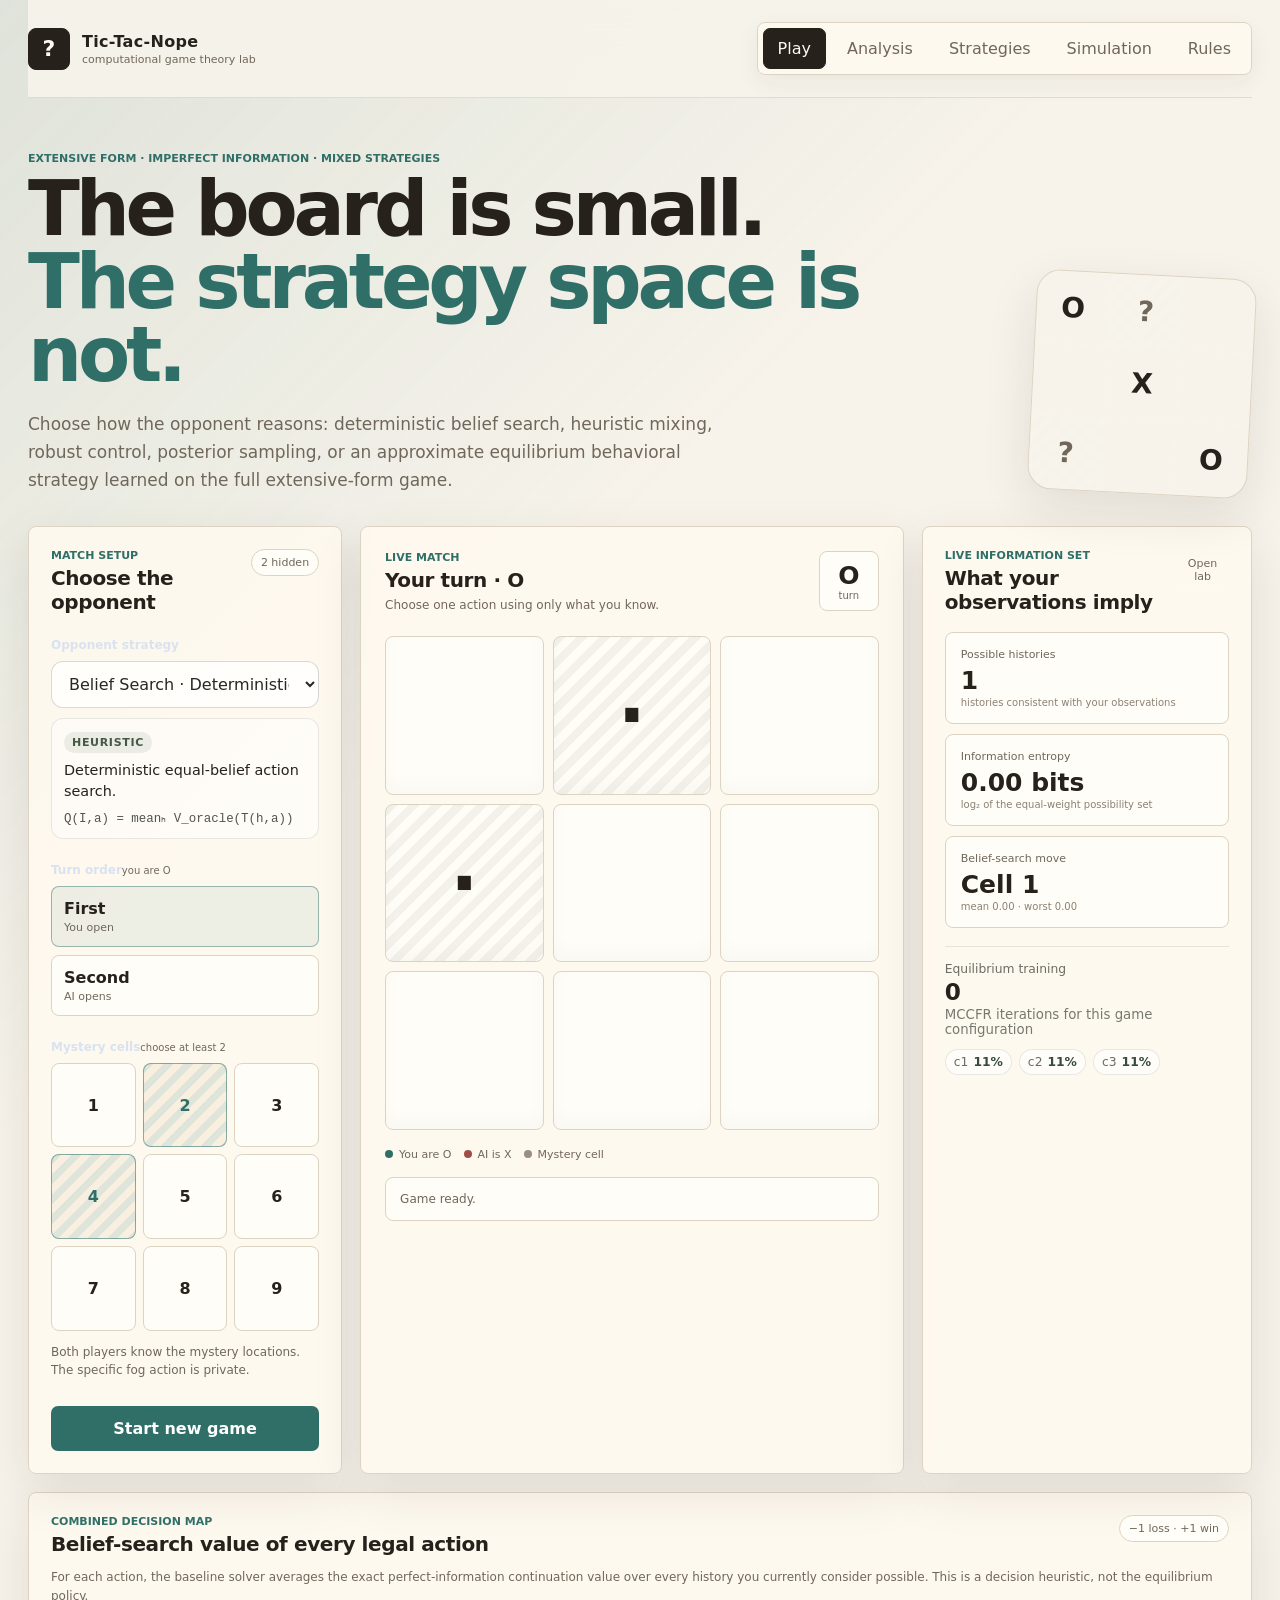
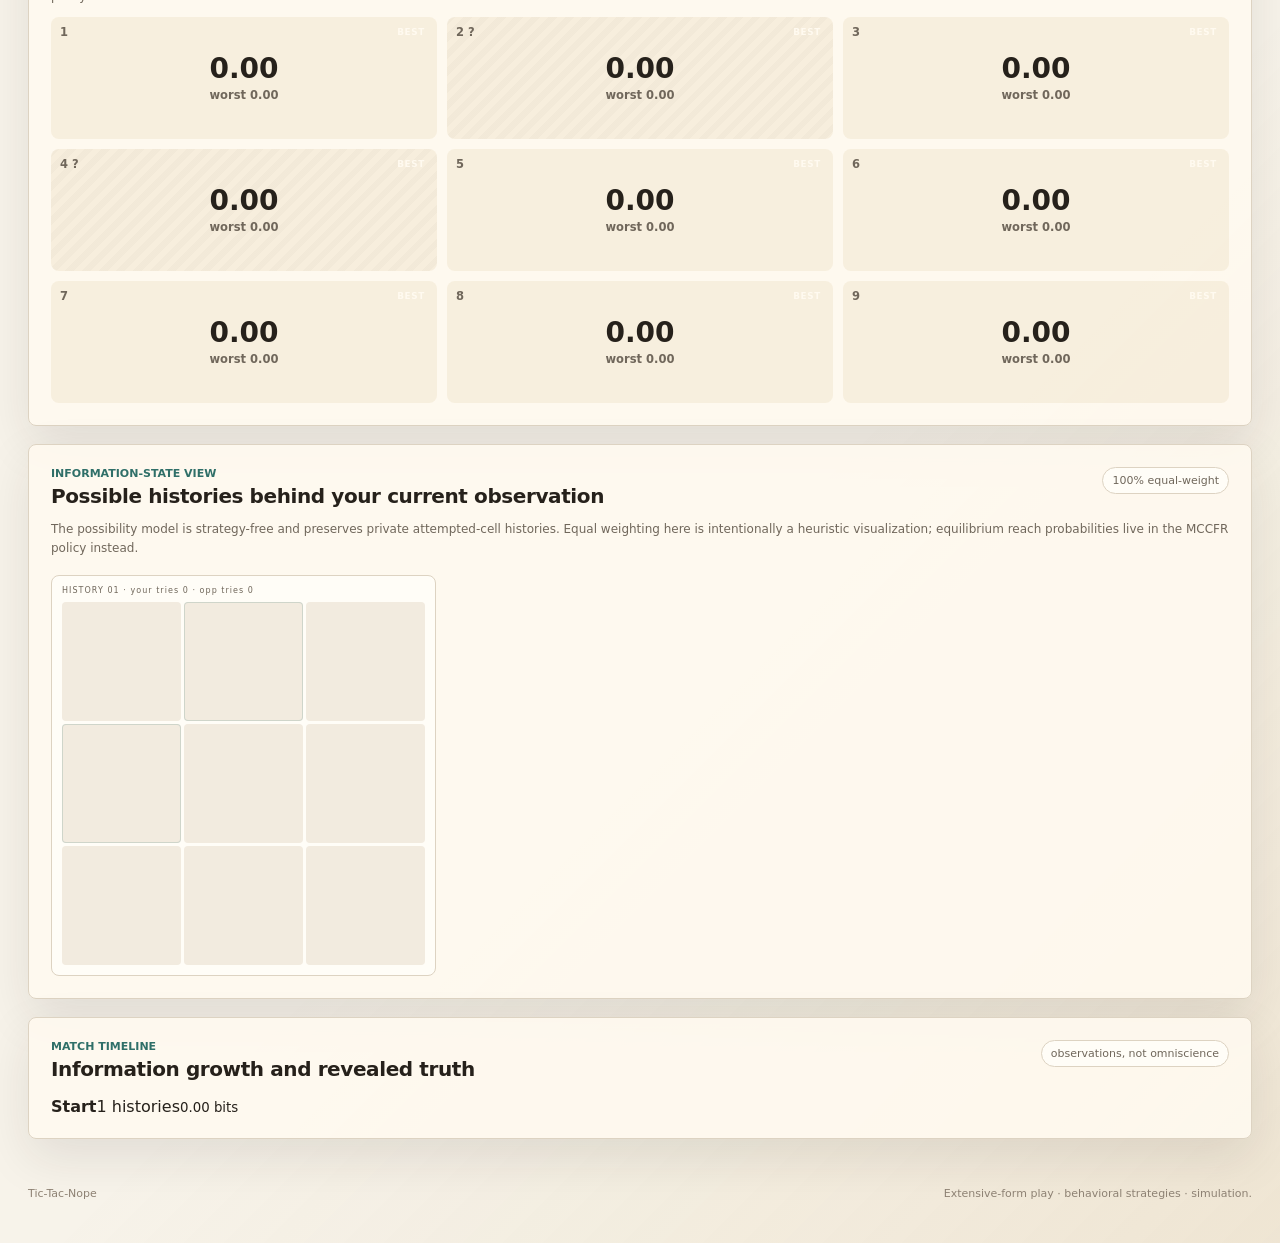
==== web/index.html @ 12e2702c "Rebuild site around game theory strategies" ====
<!doctype html>
<html lang="en">
<head>
  <meta charset="utf-8" />
  <meta name="viewport" content="width=device-width, initial-scale=1" />
  <meta name="description" content="Tic-Tac-Nope: play and simulate imperfect-information strategies including belief search, mixed policies, robust control, Thompson sampling, and MCCFR equilibrium play." />
  <meta name="theme-color" content="#f7f3ea" />
  <title>Tic-Tac-Nope · Computational Game Theory Lab</title>
  <link rel="stylesheet" href="./styles.css" />
  <link rel="stylesheet" href="./theme2.css" />
  <link rel="stylesheet" href="./theme3.css" />
  <link rel="stylesheet" href="./game-theory.css" />
</head>
<body>
  <div class="app-shell">
    <header class="topbar">
      <button class="brand" data-page="play" aria-label="Tic-Tac-Nope home"><span class="brand-mark" aria-hidden="true">?</span><span><strong>Tic-Tac-Nope</strong><small>computational game theory lab</small></span></button>
      <nav class="nav" aria-label="Main navigation"><button class="nav-btn active" data-page="play">Play</button><button class="nav-btn" data-page="analysis">Analysis</button><button class="nav-btn" data-page="strategies">Strategies</button><button class="nav-btn" data-page="simulate">Simulation</button><button class="nav-btn" data-page="rules">Rules</button></nav>
    </header>

    <main>
      <section id="page-play" class="page active" aria-labelledby="play-title">
        <div class="hero-row"><div><p class="eyebrow">EXTENSIVE FORM · IMPERFECT INFORMATION · MIXED STRATEGIES</p><h1 id="play-title">The board is small.<br><span>The strategy space is not.</span></h1><p class="lede">Choose how the opponent reasons: deterministic belief search, heuristic mixing, robust control, posterior sampling, or an approximate equilibrium behavioral strategy learned on the full extensive-form game.</p></div><div class="hero-chip" aria-hidden="true"><div class="mini-grid"><i>O</i><i>?</i><i></i><i></i><i>X</i><i></i><i>?</i><i></i><i>O</i></div></div></div>

        <div class="play-layout theory-play-layout">
          <aside class="panel setup-panel">
            <div class="panel-heading"><div><p class="kicker">MATCH SETUP</p><h2>Choose the opponent</h2></div><span id="hidden-count-badge" class="pill">2 hidden</span></div>
            <label class="field-label" for="ai-strategy">Opponent strategy</label><select id="ai-strategy" class="strategy-select"></select><div id="strategy-quick" class="strategy-quick"></div>
            <div class="field-label row-label"><span>Turn order</span><small>you are O</small></div><div id="turn-order" class="segmented order-segmented" role="group" aria-label="Choose turn order"><button class="segment active" data-order="first"><strong>First</strong><small>You open</small></button><button class="segment" data-order="second"><strong>Second</strong><small>AI opens</small></button></div>
            <div class="field-label row-label"><span>Mystery cells</span><small>choose at least 2</small></div><div id="hidden-picker" class="hidden-picker" aria-label="Choose mystery cells"></div><p id="setup-note" class="setup-note">Both players know the mystery locations. The specific fog action is private.</p><button id="new-game" class="primary-btn">Start new game</button>
          </aside>

          <section class="panel board-panel">
            <div class="game-status-row"><div><p class="kicker">LIVE MATCH</p><h2 id="status-title">Your turn · O</h2><p id="status-detail">Choose one action using only what you know.</p></div><div class="turn-token"><span id="turn-symbol">O</span><small>turn</small></div></div>
            <div class="board-wrap"><div id="board" class="board" role="grid" aria-label="Tic-Tac-Nope board"></div><div id="thinking" class="thinking" hidden><span></span><span></span><span></span> AI is evaluating its strategy</div></div>
            <div class="legend"><span><i class="dot you"></i>You are O</span><span><i class="dot ai"></i>AI is X</span><span><i class="dot fog"></i>Mystery cell</span></div><div id="move-message" class="move-message" aria-live="polite">Game ready.</div>
          </section>

          <aside class="panel insight-panel">
            <div class="panel-heading"><div><p class="kicker">LIVE INFORMATION SET</p><h2>What your observations imply</h2></div><button class="ghost-btn" data-page="analysis">Open lab</button></div>
            <div class="metric-stack"><div class="metric"><span>Possible histories</span><strong id="live-worlds">1</strong><small>histories consistent with your observations</small></div><div class="metric"><span>Information entropy</span><strong id="live-entropy">0.00 bits</strong><small>log₂ of the equal-weight possibility set</small></div><div class="metric"><span>Belief-search move</span><strong id="live-best">—</strong><small id="live-best-detail">one-step belief value + exact oracle continuation</small></div></div>
            <div class="equilibrium-mini"><div><span>Equilibrium training</span><strong id="live-cfr-iters">0</strong><small>MCCFR iterations for this game configuration</small></div><div id="live-equilibrium-policy" class="policy-mini"></div></div>
          </aside>
        </div>

        <section class="panel combined-map-panel"><div class="panel-heading"><div><p class="kicker">COMBINED DECISION MAP</p><h2>Belief-search value of every legal action</h2></div><span class="pill">−1 loss · +1 win</span></div><p class="muted">For each action, the baseline solver averages the exact perfect-information continuation value over every history you currently consider possible. This is a decision heuristic, not the equilibrium policy.</p><div id="combined-value-map" class="combined-value-map" aria-label="Combined action values"></div></section>

        <section class="panel play-analysis-panel"><div class="panel-heading"><div><p class="kicker">INFORMATION-STATE VIEW</p><h2>Possible histories behind your current observation</h2></div><span id="play-world-prob" class="pill">100% each</span></div><p class="muted">The possibility model is strategy-free and preserves private attempted-cell histories. Equal weighting here is intentionally a heuristic visualization; equilibrium reach probabilities live in the MCCFR policy instead.</p><div id="play-info-states" class="info-state-grid"></div></section>

        <section class="panel timeline-panel"><div class="panel-heading"><div><p class="kicker">MATCH TIMELINE</p><h2>Information growth and revealed truth</h2></div><span class="pill">observations, not omniscience</span></div><div id="confidence-timeline" class="confidence-timeline"></div><div id="truth-reveal" class="truth-reveal" hidden></div></section>
      </section>

      <section id="page-analysis" class="page" aria-labelledby="analysis-title">
        <div class="page-head"><div><p class="eyebrow">THE UNCERTAINTY LAB</p><h1 id="analysis-title">Inspect the information set and the policies.</h1><p class="lede">Compare the equal-weight belief heuristic to the learned behavioral strategy at the exact information set reached in play.</p></div><button class="secondary-btn" data-page="play">Back to game</button></div>
        <div class="stats-grid"><article class="panel"><p class="kicker">CURRENT POSSIBILITY SET</p><div class="big-number" id="analysis-worlds">1</div><p class="muted">distinct full histories consistent with your observations</p></article><article class="panel"><p class="kicker">EQUILIBRIUM TABLE</p><div class="big-number" id="analysis-infosets">0</div><p class="muted">information sets visited by MCCFR</p></article><article class="panel"><p class="kicker">TRAINING ITERATIONS</p><div class="big-number" id="analysis-iters">0</div><button id="train-more" class="secondary-btn compact">Train +10,000</button></article></div>
        <div class="analysis-layout"><article class="panel action-panel"><div class="panel-heading"><div><p class="kicker">BELIEF HEURISTIC</p><h2>Mean / worst / best continuation value</h2></div></div><div id="analysis-action-table" class="strategy-table"></div></article><article class="panel action-panel"><div class="panel-heading"><div><p class="kicker">MCCFR BEHAVIOR POLICY</p><h2>Average strategy at this information set</h2></div></div><div id="analysis-policy" class="strategy-table"></div><p class="muted">A finite MCCFR run is an approximation. The theoretical guarantee is asymptotic convergence of the average strategy in two-player zero-sum perfect-recall games.</p></article></div>
        <article class="panel"><div class="panel-heading"><div><p class="kicker">POSSIBLE HISTORIES</p><h2>Boards and private-attempt state</h2></div></div><div id="analysis-world-cards" class="possible-worlds"></div></article>
      </section>

      <section id="page-strategies" class="page" aria-labelledby="strategies-title">
        <div class="page-head"><div><p class="eyebrow">STRATEGY THEORY</p><h1 id="strategies-title">Seven legal playing styles, one oracle benchmark.</h1><p class="lede">Each strategy answers a different mathematical question. This page separates heuristics, robust decision rules, posterior-sampling ideas, and equilibrium computation so randomized play is not mislabeled as game-theoretic mixing.</p></div><button class="secondary-btn" data-page="play">Try them</button></div>

        <article class="panel theory-core"><div><p class="kicker">THE EXTENSIVE-FORM MODEL</p><h2>The true node is hidden; the information set is what the player can distinguish.</h2></div><div class="efg-demo"><div class="efg-root">Opponent fog action</div><div class="efg-branches"><span>cell 2</span><span>cell 4</span><span>cell 7</span></div><div class="efg-infoset"><i></i><i></i><i></i><b>one information set</b></div><div class="efg-actions"><span>a₁</span><span>a₂</span><span>a₃</span></div></div><p>Each player's information key stores the complete sequence of public moves, observed opponent fog events, and that player's own fog choices and success/failure observations. Therefore a player never forgets an action or observation it previously knew: the implemented extensive form has <strong>perfect recall</strong>.</p><div class="formula">Iᵢ(h) = { histories h′ that generate the same observation history for player i }</div></article>

        <div id="strategy-cards" class="strategy-grid"></div>

        <article class="panel theory-core"><p class="kicker">WHY “MIXED” HAS TWO MEANINGS HERE</p><h2>Softmax randomness is not an equilibrium. MCCFR mixing is a behavioral strategy.</h2><div class="theory-columns"><div><h3>Heuristic mix</h3><div class="formula">σ(a|I) ∝ exp(β Q(I,a))</div><p>Softmax turns action scores into probabilities. It is useful for bounded-rational play and exploration, but the probabilities are not chosen to prevent exploitation by a strategic opponent.</p></div><div><h3>Equilibrium behavior</h3><div class="formula">σ̄ᵢ(a|I) ← average policy from MCCFR</div><p>Outcome-sampling MCCFR updates counterfactual regrets with importance weighting. In finite two-player zero-sum perfect-recall games, the time-averaged regret-minimizing strategy approaches a Nash equilibrium.</p></div></div></article>

        <article class="panel theory-core"><p class="kicker">CORRECTNESS AUDIT</p><h2>What is exact, what is approximate, and what is only a benchmark.</h2><div class="audit-grid"><div><strong>Exact game transitions</strong><span>Hidden attempts remain legal after an opponent claim, failed attempts consume a turn, and terminal outcomes use the true board.</span></div><div><strong>Exact information legality</strong><span>The engine asserts that all histories sharing an information key expose the same legal action set.</span></div><div><strong>Exact zero-sum utility</strong><span>Terminal utility is +1 / 0 / −1 for the acting root player, with the opponent receiving the negation.</span></div><div><strong>Approximate equilibrium</strong><span>MCCFR is theoretically convergent, but any finite browser training run is an approximation and is labeled as such.</span></div><div><strong>Heuristic belief values</strong><span>Belief Search, Softmax, Robust, and Thompson use equal-weight possible histories and a perfect-information continuation oracle.</span></div><div><strong>Oracle is intentionally illegal</strong><span>The omniscient strategy sees the true hidden state and exists only as a simulation upper benchmark.</span></div></div></article>

        <article class="panel sources-card"><p class="kicker">THEORETICAL REFERENCES</p><h2>Algorithms and equilibrium claims</h2><p><a href="https://papers.nips.cc/paper_files/paper/2007/hash/08d98638c6fcd194a4b1e6992063e944-Abstract.html" target="_blank" rel="noreferrer">Zinkevich, Johanson, Bowling & Piccione (2007), Counterfactual Regret Minimization</a></p><p><a href="https://papers.nips.cc/paper_files/paper/2009/hash/00411460f7c92d2124a67ea0f4cb5f85-Abstract.html" target="_blank" rel="noreferrer">Lanctot, Waugh, Zinkevich & Bowling (2009), Monte Carlo CFR</a></p><p><a href="https://github.com/google-deepmind/open_spiel/blob/master/open_spiel/python/algorithms/outcome_sampling_mccfr.py" target="_blank" rel="noreferrer">OpenSpiel reference outcome-sampling MCCFR implementation</a></p><p><a href="https://ocw.mit.edu/courses/14-16-strategy-and-information-spring-2016/resources/mit14_16s16_form_games/" target="_blank" rel="noreferrer">MIT extensive-form notes covering Kuhn's perfect-recall equivalence</a></p></article>
      </section>

      <section id="page-simulate" class="page" aria-labelledby="simulate-title">
        <div class="page-head"><div><p class="eyebrow">STRATEGY ARENA</p><h1 id="simulate-title">Make the algorithms play each other.</h1><p class="lede">Run controlled head-to-head experiments under the same fog configuration. Alternate the opening player to separate strategy quality from first-move advantage.</p></div><button class="secondary-btn" data-page="strategies">Read theory</button></div>
        <div class="sim-layout"><aside class="panel sim-controls"><p class="kicker">MATCHUP</p><label class="field-label" for="sim-o">O strategy</label><select id="sim-o" class="strategy-select"></select><label class="field-label" for="sim-x">X strategy</label><select id="sim-x" class="strategy-select"></select><label class="field-label" for="sim-games">Games</label><input id="sim-games" class="sim-input" type="number" min="10" max="5000" step="10" value="250" /><label class="field-label" for="sim-start">Opening rule</label><select id="sim-start" class="strategy-select"><option value="alternate">Alternate opener</option><option value="o">O always opens</option><option value="x">X always opens</option></select><p class="setup-note">Simulation uses the mystery cells selected on the Play page. The Oracle benchmark is allowed here and is explicitly omniscient.</p><button id="run-sim" class="primary-btn">Run matchup</button><button id="run-round-robin" class="secondary-btn">Quick round robin</button></aside><section class="panel sim-results"><div class="panel-heading"><div><p class="kicker">RESULTS</p><h2 id="sim-title">Choose two strategies</h2></div><span id="sim-progress" class="pill">idle</span></div><div id="sim-metrics" class="sim-metrics"></div><div id="sim-bars" class="record-bars"></div><div id="sim-detail" class="sim-detail"></div></section></div>
        <section class="panel round-robin-panel"><div class="panel-heading"><div><p class="kicker">ROUND ROBIN</p><h2>Cross-strategy score table</h2></div><span class="pill">O score = win + 0.5 draw</span></div><div id="round-robin" class="round-robin"></div></section>
      </section>

      <section id="page-rules" class="page" aria-labelledby="rules-title"><div class="page-head"><div><p class="eyebrow">RULES OF THE FOG</p><h1 id="rules-title">Tic-tac-toe where action history matters.</h1><p class="lede">The true board determines wins. Information determines decisions.</p></div><button class="secondary-btn" data-page="play">Play now</button></div><div class="rules-flow"><article class="rule-card"><span>01</span><h2>Choose mystery cells</h2><p>Before the match, select at least two fog cells. Both players know which locations are mysterious.</p></article><article class="rule-card"><span>02</span><h2>Visible moves are public</h2><p>A move on a normal cell is observed by both players and behaves like ordinary tic-tac-toe.</p></article><article class="rule-card"><span>03</span><h2>Fog actions hide location</h2><p>The opponent learns that a fog action happened, but not which mystery cell was attempted.</p></article><article class="rule-card"><span>04</span><h2>First claim owns the cell</h2><p>If the mystery cell is empty, the acting player claims it. If it was already claimed, the attempt fails and still consumes the turn.</p></article><article class="rule-card"><span>05</span><h2>No repeated probing</h2><p>Each player may attempt each mystery cell at most once. A player remembers its own attempted cells and whether each attempt succeeded.</p></article><article class="rule-card"><span>06</span><h2>Game ending is public</h2><p>If a hypothetical hidden action would have ended the game but play continues, that hypothetical history is eliminated from the observer's information set.</p></article><article class="rule-card"><span>07</span><h2>True board decides victory</h2><p>Three in a row on the underlying board wins even if some ownership is hidden from the opponent.</p></article><article class="rule-card"><span>08</span><h2>Strategies cannot use hidden truth</h2><p>Every legal play strategy acts from its information set. Only the simulation-only Oracle benchmark sees the true state.</p></article></div></section>
    </main>
    <footer><span>Tic-Tac-Nope</span><span>Extensive-form play · behavioral strategies · simulation.</span></footer>
  </div>
  <script src="./game_theory_engine.js"></script>
  <script src="./app4.js"></script>
</body>
</html>
---- web/styles.css ----
:root{
  color-scheme:dark;
  --bg:#0a1020;
  --bg2:#10192d;
  --panel:#111a2c;
  --panel2:#16213a;
  --border:#263653;
  --text:#f3f6fb;
  --muted:#9cadc7;
  --accent:#64d8ff;
  --accent2:#9b8cff;
  --good:#61e294;
  --bad:#ff7f90;
  --draw:#f6cb6b;
  --fog:#7585a8;
  --shadow:0 22px 55px rgba(0,0,0,.22);
}
*{box-sizing:border-box}
html{background:var(--bg)}
body{margin:0;font-family:Inter,ui-sans-serif,system-ui,-apple-system,BlinkMacSystemFont,"Segoe UI",sans-serif;color:var(--text);background:radial-gradient(circle at 18% -10%,rgba(100,216,255,.12),transparent 34rem),radial-gradient(circle at 90% 20%,rgba(155,140,255,.10),transparent 32rem),linear-gradient(180deg,var(--bg),#090e19 70%);min-height:100%;}
button{font:inherit;color:inherit}.app-shell{max-width:1480px;margin:0 auto;padding:0 28px 36px}.topbar{display:flex;align-items:center;justify-content:space-between;gap:24px;padding:22px 0;border-bottom:1px solid rgba(255,255,255,.07);position:sticky;top:0;z-index:20;background:rgba(10,16,32,.88);backdrop-filter:blur(18px)}
.brand{display:flex;align-items:center;gap:12px;background:none;border:0;padding:0;text-align:left;cursor:pointer}.brand-mark{display:grid;place-items:center;width:42px;height:42px;border:1px solid rgba(100,216,255,.45);border-radius:13px;background:linear-gradient(135deg,rgba(100,216,255,.18),rgba(155,140,255,.12));font-weight:900;color:var(--accent);font-size:22px}.brand strong,.brand small{display:block}.brand strong{font-size:16px;letter-spacing:.02em}.brand small{font-size:11px;color:var(--muted);margin-top:2px}.nav{display:flex;gap:6px;padding:5px;background:rgba(255,255,255,.035);border:1px solid rgba(255,255,255,.06);border-radius:14px}.nav-btn,.ghost-btn,.secondary-btn{border:1px solid transparent;background:transparent;border-radius:10px;padding:10px 14px;cursor:pointer;color:var(--muted)}.nav-btn.active{background:var(--panel2);color:var(--text);border-color:var(--border)}
.page{display:none;padding:54px 0 20px}.page.active{display:block}.hero-row,.page-head{display:flex;align-items:flex-end;justify-content:space-between;gap:40px;margin-bottom:32px}.hero-row h1,.page-head h1{font-size:clamp(42px,6vw,76px);line-height:.96;letter-spacing:-.055em;margin:8px 0 18px;max-width:950px}.hero-row h1 span{color:var(--accent)}.eyebrow,.kicker{font-size:11px;font-weight:800;letter-spacing:.16em;color:var(--accent);margin:0;text-transform:uppercase}.lede{max-width:720px;color:var(--muted);font-size:17px;line-height:1.65;margin:0}.hero-chip{width:220px;flex:0 0 220px}.mini-grid{display:grid;grid-template-columns:repeat(3,1fr);aspect-ratio:1;border:1px solid var(--border);border-radius:24px;overflow:hidden;background:rgba(255,255,255,.02);box-shadow:var(--shadow);transform:rotate(3deg)}.mini-grid i{display:grid;place-items:center;border:1px solid rgba(255,255,255,.05);font-style:normal;font-size:28px;font-weight:900}.mini-grid i:nth-child(2),.mini-grid i:nth-child(7){background:repeating-linear-gradient(135deg,rgba(255,255,255,.06) 0 6px,transparent 6px 12px);color:var(--muted)}
.play-layout{display:grid;grid-template-columns:minmax(240px,.78fr) minmax(420px,1.35fr) minmax(250px,.82fr);gap:18px;align-items:start}.panel{background:linear-gradient(180deg,rgba(22,33,58,.92),rgba(15,24,42,.94));border:1px solid var(--border);border-radius:22px;padding:22px;box-shadow:var(--shadow)}.panel-heading,.game-status-row,.row-label,.forecast-title,.entropy-line{display:flex;justify-content:space-between;align-items:flex-start;gap:14px}.panel h2,.rule-card h2{margin:4px 0 0;font-size:20px;letter-spacing:-.02em}.pill{font-size:11px;color:var(--muted);background:rgba(255,255,255,.05);border:1px solid rgba(255,255,255,.08);padding:6px 9px;border-radius:999px;white-space:nowrap}.field-label{display:block;margin:24px 0 9px;font-size:12px;font-weight:800;color:#d9e2f0}.row-label small{font-weight:500;color:var(--muted)}.segmented{display:grid;gap:8px}.segment{border:1px solid var(--border);background:rgba(255,255,255,.025);border-radius:13px;padding:12px;text-align:left;cursor:pointer}.segment strong,.segment small{display:block}.segment small{color:var(--muted);margin-top:3px;font-size:11px}.segment.active{border-color:rgba(100,216,255,.65);background:rgba(100,216,255,.08)}.hidden-picker{display:grid;grid-template-columns:repeat(3,1fr);gap:7px}.picker-cell{aspect-ratio:1;border:1px solid var(--border);background:rgba(255,255,255,.025);border-radius:10px;cursor:pointer;font-weight:800}.picker-cell.selected{background:repeating-linear-gradient(135deg,rgba(100,216,255,.16) 0 7px,rgba(155,140,255,.09) 7px 14px);border-color:rgba(100,216,255,.65);color:var(--accent)}.setup-note,.muted{color:var(--muted);font-size:12px;line-height:1.55}.primary-btn,.secondary-btn{border-radius:12px;cursor:pointer;font-weight:800}.primary-btn{width:100%;margin-top:14px;padding:13px 16px;border:0;background:linear-gradient(135deg,var(--accent),#7f9eff);color:#07111d}.secondary-btn{border-color:var(--border);background:var(--panel);padding:11px 15px;color:var(--text)}
.board-panel{padding:24px}.turn-token{display:flex;flex-direction:column;align-items:center;justify-content:center;width:60px;height:60px;border-radius:18px;border:1px solid var(--border);background:rgba(255,255,255,.035)}.turn-token span{font-size:25px;font-weight:900}.turn-token small{font-size:10px;color:var(--muted)}.game-status-row p:not(.kicker){color:var(--muted);font-size:12px;margin:6px 0 0}.board-wrap{position:relative;margin:24px auto 18px;max-width:550px}.board{display:grid;grid-template-columns:repeat(3,1fr);gap:9px}.cell{aspect-ratio:1;border:1px solid #324462;background:linear-gradient(145deg,#15213a,#10192b);border-radius:18px;font-size:clamp(38px,7vw,74px);font-weight:900;cursor:pointer;transition:transform .14s,border-color .14s,background .14s;position:relative}.cell:not(:disabled):hover{transform:translateY(-2px);border-color:var(--accent)}.cell:disabled{cursor:default}.cell.o{color:var(--accent)}.cell.x{color:var(--bad)}.cell.mystery{background:repeating-linear-gradient(135deg,rgba(255,255,255,.055) 0 8px,rgba(255,255,255,.018) 8px 16px),linear-gradient(145deg,#17233b,#111a2b)}.cell.fog{color:#93a4c2}.cell.last::after{content:"";position:absolute;inset:7px;border:1px solid rgba(100,216,255,.35);border-radius:12px}.thinking{position:absolute;inset:0;display:flex;align-items:center;justify-content:center;gap:7px;background:rgba(8,13,24,.78);backdrop-filter:blur(5px);border-radius:18px;font-size:12px;color:var(--muted)}.thinking[hidden]{display:none}.thinking span{width:7px;height:7px;border-radius:50%;background:var(--accent);animation:pulse 1s infinite alternate}.thinking span:nth-child(2){animation-delay:.18s}.thinking span:nth-child(3){animation-delay:.36s}@keyframes pulse{to{opacity:.25;transform:translateY(-4px)}}.legend{display:flex;flex-wrap:wrap;gap:12px;color:var(--muted);font-size:11px}.dot{display:inline-block;width:8px;height:8px;border-radius:50%;margin-right:6px}.dot.you{background:var(--accent)}.dot.ai{background:var(--bad)}.dot.fog{background:var(--fog)}.move-message{margin-top:16px;padding:12px 14px;border-radius:12px;background:rgba(255,255,255,.035);color:#cad5e6;font-size:12px;line-height:1.5;border:1px solid rgba(255,255,255,.05)}
.metric-stack{display:grid;gap:10px;margin-top:18px}.metric{padding:15px;border:1px solid rgba(255,255,255,.06);border-radius:14px;background:rgba(255,255,255,.025)}.metric span,.metric strong,.metric small{display:block}.metric span{font-size:11px;color:var(--muted)}.metric strong{font-size:25px;margin:5px 0 2px}.metric small{font-size:10px;color:#7f91ad}.ghost-btn{padding:7px 9px;font-size:11px;border-color:rgba(255,255,255,.08)}.mini-forecast{margin-top:18px}.forecast-title{font-size:11px;color:var(--muted);margin-bottom:10px}.forecast-bars,.record-bars{display:grid;gap:9px}.forecast-bars>div,.record-bars>div{display:grid;grid-template-columns:44px 1fr 38px;align-items:center;gap:8px;font-size:10px;color:var(--muted)}.bar{height:6px;background:rgba(255,255,255,.06);border-radius:999px;overflow:hidden}.bar i{display:block;height:100%;border-radius:999px}.bar i.good{background:var(--good)}.bar i.bad{background:var(--bad)}.bar i.draw{background:var(--draw)}
.page-head{align-items:center}.page-head h1{font-size:clamp(38px,5vw,64px)}.stats-grid{display:grid;grid-template-columns:1.1fr .8fr 1fr;gap:18px;margin-bottom:18px}.stat-hero .record{display:flex;align-items:baseline;gap:8px;margin:18px 0}.record strong,.big-number{font-size:56px;line-height:1;font-weight:900;letter-spacing:-.05em}.record span{color:var(--muted)}.entropy-line{margin-top:24px;padding-top:14px;border-top:1px solid rgba(255,255,255,.07);color:var(--muted);font-size:12px}.fog-pressure{display:grid;grid-template-columns:repeat(3,1fr);gap:6px;margin:15px 0}.pressure-cell{aspect-ratio:1;position:relative;display:grid;place-items:center;border:1px solid var(--border);border-radius:9px;overflow:hidden;background:rgba(255,255,255,.02)}.pressure-cell.mystery{outline:1px dashed rgba(100,216,255,.28);outline-offset:-4px}.pressure-cell b{z-index:3;font-size:11px}.pressure-cell span{position:absolute;bottom:0;left:0;height:5px}.pressure-cell .pressure-o{background:var(--accent)}.pressure-cell .pressure-x{background:var(--bad);bottom:6px}.pressure-cell small{position:absolute;bottom:14px;font-size:8px;color:var(--muted);z-index:3}.analysis-layout{display:grid;grid-template-columns:.8fr 1.2fr;gap:18px}.action-spectrum{display:grid;gap:10px;margin-top:18px}.action-row{display:grid;grid-template-columns:60px 1fr 40px;gap:10px;align-items:center;font-size:11px;color:var(--muted)}.action-row.best{color:var(--text)}.action-row.best span::after{content:" best";color:var(--good);font-size:9px}.value-track{height:9px;background:rgba(255,255,255,.06);border-radius:999px;position:relative;overflow:hidden}.value-track i{display:block;height:100%;background:linear-gradient(90deg,var(--bad),var(--draw),var(--good));opacity:.85}.value-track em{position:absolute;left:50%;top:0;bottom:0;width:1px;background:rgba(255,255,255,.55)}.possible-worlds{display:grid;grid-template-columns:repeat(auto-fill,minmax(105px,1fr));gap:10px;margin-top:18px}.world-card,.world-more{padding:10px;border:1px solid rgba(255,255,255,.065);border-radius:12px;background:rgba(255,255,255,.02)}.world-label{font-size:8px;letter-spacing:.13em;color:var(--muted);margin-bottom:7px}.world-grid{display:grid;grid-template-columns:repeat(3,1fr);gap:3px}.world-grid i{display:grid;place-items:center;aspect-ratio:1;background:#0d1628;border-radius:4px;font-style:normal;font-size:11px;font-weight:900}.world-grid i.o{color:var(--accent)}.world-grid i.x{color:var(--bad)}.world-grid i.fog{box-shadow:inset 0 0 0 1px rgba(100,216,255,.12)}.world-more{display:grid;place-items:center;text-align:center;color:var(--muted);font-weight:800}.world-more small{font-weight:500;font-size:9px}
.rules-flow{display:grid;grid-template-columns:repeat(3,1fr);gap:14px;margin-bottom:18px}.rule-card{padding:22px;border:1px solid var(--border);border-radius:18px;background:rgba(17,26,44,.72)}.rule-card>span{font-size:11px;font-weight:900;color:var(--accent)}.rule-card p{color:var(--muted);font-size:13px;line-height:1.6}.theory-card{display:grid;grid-template-columns:.8fr 1.2fr;gap:24px;align-items:center}.theory-card p{color:var(--muted);line-height:1.65}.formula{padding:17px;border-radius:14px;background:#0c1425;border:1px solid var(--border);font-family:ui-monospace,SFMono-Regular,Menlo,monospace;color:#dbe8f9;white-space:nowrap;overflow:auto}footer{display:flex;justify-content:space-between;gap:20px;padding:28px 0 8px;color:#6f819e;font-size:11px}
@media(max-width:1100px){.play-layout{grid-template-columns:1fr 1.25fr}.insight-panel{grid-column:1/-1}.metric-stack{grid-template-columns:repeat(3,1fr)}.stats-grid{grid-template-columns:1fr 1fr}.stats-grid>article:last-child{grid-column:1/-1}.analysis-layout{grid-template-columns:1fr}.rules-flow{grid-template-columns:repeat(2,1fr)}}
@media(max-width:760px){.app-shell{padding:0 16px 28px}.topbar{align-items:flex-start;flex-direction:column;position:static}.nav{width:100%}.nav-btn{flex:1}.page{padding-top:34px}.hero-row,.page-head{align-items:flex-start;flex-direction:column}.hero-chip{display:none}.play-layout,.stats-grid,.analysis-layout,.theory-card{grid-template-columns:1fr}.insight-panel{grid-column:auto}.metric-stack{grid-template-columns:1fr}.rules-flow{grid-template-columns:1fr}.hero-row h1,.page-head h1{font-size:42px}.board-panel{padding:16px}.panel{border-radius:18px;padding:17px}.cell{border-radius:13px;gap:6px}.page-head .secondary-btn{width:100%}footer{flex-direction:column}.possible-worlds{grid-template-columns:repeat(3,1fr)}}
@media(max-width:420px){.hero-row h1,.page-head h1{font-size:36px}.possible-worlds{grid-template-columns:repeat(2,1fr)}.forecast-bars>div,.record-bars>div{grid-template-columns:38px 1fr 34px}.brand small{display:none}}
@media(prefers-reduced-motion:reduce){*{scroll-behavior:auto!important;animation:none!important;transition:none!important}}
---- web/theme2.css ----
:root{
  color-scheme:light;
  --bg:#f7f3ea;
  --bg2:#f1eadf;
  --panel:#fffaf0;
  --panel2:#fffdf7;
  --border:#ddd3c2;
  --text:#26211b;
  --muted:#70675b;
  --accent:#2f6f68;
  --accent2:#b3842f;
  --good:#2f6f68;
  --bad:#9f4d45;
  --draw:#b3842f;
  --fog:#9a8f80;
  --shadow:0 18px 50px rgba(38,33,27,.10);
}
html{background:var(--bg)}
body{
  color:var(--text);
  background:
    linear-gradient(135deg,rgba(47,111,104,.12),transparent 28%),
    linear-gradient(315deg,rgba(179,132,47,.12),transparent 30%),
    var(--bg);
}
.topbar{
  background:rgba(247,243,234,.9);
  border-color:rgba(112,103,91,.16);
}
.brand-mark{
  background:var(--text);
  color:#fffaf0;
  border-color:var(--text);
  border-radius:8px;
}
.nav{
  background:rgba(255,250,240,.78);
  border-color:var(--border);
  box-shadow:0 8px 24px rgba(38,33,27,.06);
  border-radius:8px;
}
.nav-btn,.ghost-btn,.secondary-btn{color:var(--muted);border-radius:7px}
.nav-btn.active{background:var(--text);color:#fffaf0;border-color:var(--text)}
.hero-row h1 span{color:var(--accent)}
.eyebrow,.kicker{color:var(--accent);letter-spacing:0}
.panel{
  background:rgba(255,250,240,.9);
  border-color:var(--border);
  border-radius:8px;
  box-shadow:var(--shadow);
}
.pill{background:#fffdf7;border-color:var(--border);color:var(--muted)}
.segment,.picker-cell,.metric,.move-message,.world-card,.world-more,.rule-card{
  background:#fffdf7;
  border-color:var(--border);
  border-radius:8px;
}
.segment.active{
  border-color:rgba(47,111,104,.45);
  background:rgba(47,111,104,.08);
}
.picker-cell.selected{
  background:repeating-linear-gradient(135deg,rgba(47,111,104,.15) 0 7px,rgba(179,132,47,.08) 7px 14px);
  border-color:rgba(47,111,104,.55);
  color:var(--accent);
}
.primary-btn{
  background:var(--accent);
  color:white;
  border-radius:7px;
}
.secondary-btn{background:#fffdf7;border-color:var(--border);color:var(--text)}
.turn-token{background:#fffdf7;border-color:var(--border);border-radius:8px}
.cell{
  background:#fffdf7;
  border-color:var(--border);
  border-radius:8px;
  color:var(--text);
  box-shadow:inset 0 -8px 18px rgba(38,33,27,.025);
}
.cell:not(:disabled):hover{border-color:var(--accent)}
.cell.o{color:var(--accent)}
.cell.x{color:var(--bad)}
.cell.mystery{
  background:repeating-linear-gradient(135deg,rgba(112,103,91,.08) 0 8px,rgba(255,253,247,.68) 8px 16px),#fffdf7;
}
.cell.fog{color:#8d8173}
.cell.last::after{border-color:rgba(47,111,104,.42)}
.thinking{background:rgba(247,243,234,.88);color:var(--muted)}
.thinking span{background:var(--accent)}
.move-message{color:var(--muted)}
.metric small{color:#8d8173}
.bar{background:#ebe3d4}
.pressure-cell{background:#fffdf7;border-color:var(--border)}
.pressure-cell.mystery{outline-color:rgba(47,111,104,.28)}
.value-track{background:#ebe3d4}
.value-track i{background:linear-gradient(90deg,var(--bad),var(--draw),var(--good))}
.world-grid i{background:#f2ebdf;color:var(--text)}
.world-grid i.o{color:var(--accent)}
.world-grid i.x{color:var(--bad)}
.world-grid i.fog{box-shadow:inset 0 0 0 1px rgba(47,111,104,.18)}
.formula{background:#fffdf7;border-color:var(--border);color:var(--text)}
footer{color:#8d8173}

.play-analysis-panel,.timeline-panel{margin-top:18px}
.info-state-grid{
  display:grid;
  grid-template-columns:repeat(auto-fill,minmax(300px,1fr));
  gap:12px;
  margin-top:18px;
}
.info-state-card{
  border:1px solid var(--border);
  border-radius:8px;
  background:#fffdf7;
  padding:14px;
  min-width:0;
}
.info-state-card header{
  display:flex;
  align-items:flex-start;
  justify-content:space-between;
  gap:10px;
  margin-bottom:12px;
}
.info-state-card header span{
  color:var(--accent);
  font-size:.72rem;
  font-weight:900;
}
.info-state-card header small{
  color:var(--muted);
  font-size:.68rem;
  text-align:right;
}
.info-state-body{
  display:grid;
  grid-template-columns:112px minmax(0,1fr);
  gap:14px;
  align-items:start;
}
.world-grid.large{gap:4px}
.world-grid.large i{font-size:1rem;border-radius:5px}
.value-caption{
  color:var(--muted);
  font-size:.67rem;
  font-weight:800;
  text-transform:uppercase;
  margin-bottom:5px;
}
.state-value-grid{
  display:grid;
  grid-template-columns:repeat(3,1fr);
  gap:4px;
}
.state-value{
  min-height:34px;
  display:grid;
  grid-template-columns:auto 1fr;
  align-items:center;
  gap:4px;
  border:1px solid var(--border);
  border-radius:5px;
  background:#f5efe4;
  padding:5px 6px;
}
.state-value span{font-size:.58rem;color:var(--muted)}
.state-value strong{font-size:.8rem;text-align:right}
.state-value.positive{background:rgba(47,111,104,.09);border-color:rgba(47,111,104,.24);color:var(--green)}
.state-value.negative{background:rgba(159,77,69,.08);border-color:rgba(159,77,69,.22);color:var(--red)}
.state-value.neutral{background:rgba(179,132,47,.09);border-color:rgba(179,132,47,.24);color:var(--gold)}
.state-value.na{opacity:.45}

.confidence-timeline{margin-top:16px;overflow-x:auto}
.confidence-timeline svg{display:block;width:100%;min-width:600px;height:auto}
.confidence-timeline text{font-size:11px;fill:var(--muted);font-family:inherit}
.gridline{stroke:#ddd3c2;stroke-width:1}
.timeline-line{fill:none;stroke-width:4;stroke-linejoin:round;stroke-linecap:round}
.timeline-line.win{stroke:var(--good)}
.timeline-line.draw{stroke:var(--draw)}
.timeline-line.loss{stroke:var(--bad)}
.timeline-table{
  display:grid;
  grid-template-columns:repeat(auto-fit,minmax(150px,1fr));
  gap:8px;
  margin-top:12px;
}
.timeline-table>div{
  display:grid;
  grid-template-columns:repeat(3,1fr);
  gap:4px 6px;
  border:1px solid var(--border);
  border-radius:8px;
  background:#fffdf7;
  padding:10px;
}
.timeline-table strong,.timeline-table small{grid-column:1/-1}
.timeline-table strong{font-size:.78rem}
.timeline-table span{font-size:.7rem;font-weight:800}
.timeline-table small{color:var(--muted);font-size:.64rem;margin-top:3px}
.green{color:var(--good)!important}.gold{color:var(--draw)!important}.red{color:var(--bad)!important}

.truth-reveal{
  margin-top:18px;
  padding:18px;
  border:1px solid var(--border);
  border-radius:8px;
  background:linear-gradient(135deg,rgba(47,111,104,.06),rgba(179,132,47,.06)),#fffdf7;
}
.truth-head{display:flex;align-items:center;justify-content:space-between;gap:14px;margin-bottom:14px}
.truth-head h3{margin:4px 0 0}
.truth-result{font-size:1.4rem}
.truth-grid{
  display:grid;
  grid-template-columns:150px repeat(3,1fr);
  gap:10px;
  align-items:stretch;
}
.truth-grid>div{
  border:1px solid var(--border);
  border-radius:8px;
  background:#fffaf0;
  padding:12px;
}
.truth-grid>div:first-child{padding:10px}
.truth-grid span,.truth-grid strong,.truth-grid small{display:block}
.truth-grid span{color:var(--muted);font-size:.7rem;font-weight:800;text-transform:uppercase}
.truth-grid strong{margin:8px 0 4px;font-size:1rem}
.truth-grid small{color:var(--muted);font-size:.67rem;line-height:1.4}
.truth-board i{font-size:1rem}

@media(max-width:900px){
  .truth-grid{grid-template-columns:130px 1fr 1fr}
  .truth-grid>div:last-child{grid-column:2/-1}
}
@media(max-width:620px){
  .info-state-grid{grid-template-columns:1fr}
  .info-state-body{grid-template-columns:94px minmax(0,1fr)}
  .truth-grid{grid-template-columns:1fr 1fr}
  .truth-grid>div:first-child{grid-column:1/-1;max-width:150px}
  .truth-grid>div:last-child{grid-column:auto}
  .truth-head{align-items:flex-start;flex-direction:column}
}
---- web/theme3.css ----
.order-segmented{margin-top:8px}.combined-map-panel{margin-top:18px}.combined-map-wrap{display:grid;grid-template-columns:minmax(280px,520px) 1fr;gap:22px;align-items:start;margin-top:18px}.combined-value-map{display:grid;grid-template-columns:repeat(3,1fr);gap:10px}.combined-value-cell{position:relative;display:flex;min-height:122px;flex-direction:column;align-items:center;justify-content:center;gap:5px;border:1px solid var(--line);border-radius:8px;background:#fffdf7;text-align:center}.combined-value-cell strong{font-size:1.75rem;line-height:1}.combined-value-cell small,.combined-cell-number{font-size:.72rem;color:var(--muted);font-weight:800}.combined-cell-number{position:absolute;top:8px;left:9px}.combined-value-cell.positive{background:rgba(47,111,104,.10);border-color:rgba(47,111,104,.28)}.combined-value-cell.positive strong{color:var(--green)}.combined-value-cell.negative{background:rgba(159,77,69,.09);border-color:rgba(159,77,69,.25)}.combined-value-cell.negative strong{color:var(--red)}.combined-value-cell.neutral{background:rgba(179,132,47,.09);border-color:rgba(179,132,47,.25)}.combined-value-cell.neutral strong{color:var(--gold)}.combined-value-cell.best{box-shadow:inset 0 0 0 2px var(--ink)}.combined-value-cell.best::after{content:'BEST';position:absolute;right:7px;top:7px;padding:3px 5px;border-radius:999px;background:var(--ink);color:#fffaf0;font-size:.55rem;font-weight:900;letter-spacing:.08em}.combined-value-cell.mystery{background-image:repeating-linear-gradient(135deg,rgba(38,33,27,.025) 0 6px,transparent 6px 12px)}.combined-value-cell.unavailable{opacity:.58}.combined-map-key{display:grid;gap:10px;padding-top:4px;color:var(--muted);font-size:.8rem}.combined-map-key span{display:flex;align-items:center;gap:8px}.key-swatch{width:14px;height:14px;border-radius:3px;border:1px solid var(--line)}.key-swatch.good{background:rgba(47,111,104,.25)}.key-swatch.bad{background:rgba(159,77,69,.24)}.key-swatch.neutral{background:rgba(179,132,47,.24)}.key-swatch.best{background:var(--ink)}@media(max-width:760px){.combined-map-wrap{grid-template-columns:1fr}.combined-map-key{grid-template-columns:repeat(2,1fr)}.combined-value-cell{min-height:96px}.combined-value-cell strong{font-size:1.35rem}}
---- web/game-theory.css ----
/* Game-theory extension layer. */
.strategy-select,.sim-input{width:100%;box-sizing:border-box;border:1px solid rgba(42,44,39,.18);border-radius:12px;background:rgba(255,255,255,.78);color:#262821;padding:12px 13px;font:inherit;outline:none}.strategy-select:focus,.sim-input:focus{border-color:rgba(72,96,72,.65);box-shadow:0 0 0 3px rgba(72,96,72,.09)}
.strategy-quick{margin:10px 0 18px;padding:12px;border:1px solid rgba(42,44,39,.10);border-radius:12px;background:rgba(255,255,255,.48)}.strategy-quick p{margin:7px 0 8px;font-size:.9rem;line-height:1.45}.strategy-quick code{display:block;white-space:normal;font-size:.78rem;color:#51554a}.status-chip{display:inline-flex;border-radius:999px;padding:4px 8px;background:rgba(75,96,75,.10);color:#455845;font-size:.69rem;font-weight:800;text-transform:uppercase;letter-spacing:.06em}
.theory-play-layout{align-items:stretch}.equilibrium-mini{margin-top:18px;border-top:1px solid rgba(42,44,39,.10);padding-top:15px}.equilibrium-mini>div:first-child{display:grid;gap:2px}.equilibrium-mini span{font-size:.77rem;color:#6b6c64}.equilibrium-mini strong{font-size:1.45rem}.equilibrium-mini small{color:#777970}.policy-mini{display:flex;flex-wrap:wrap;gap:7px;margin-top:12px}.policy-mini span{display:inline-flex;gap:5px;align-items:center;padding:5px 8px;background:rgba(255,255,255,.66);border:1px solid rgba(42,44,39,.10);border-radius:999px}.policy-mini b{color:#344c39}
.strategy-grid{display:grid;grid-template-columns:repeat(2,minmax(0,1fr));gap:18px;margin:22px 0}.strategy-card{display:flex;flex-direction:column;gap:14px}.strategy-card-head{display:flex;gap:14px;align-items:center}.strategy-card-head>span{width:42px;height:42px;border-radius:12px;display:grid;place-items:center;font-weight:900;background:rgba(56,75,58,.09);color:#435744}.strategy-card h2{margin:2px 0 0}.strategy-card p{margin:0;line-height:1.58}.strategy-card .formula{margin-top:auto}.strategy-tags{display:flex;gap:8px;flex-wrap:wrap}.strategy-tags span{font-size:.72rem;font-weight:700;border-radius:999px;padding:5px 8px;background:rgba(108,91,56,.09);color:#665736}
.theory-core{margin:22px 0}.theory-core>p{line-height:1.62}.theory-columns{display:grid;grid-template-columns:1fr 1fr;gap:18px;margin-top:18px}.theory-columns>div{border:1px solid rgba(42,44,39,.10);border-radius:14px;padding:16px;background:rgba(255,255,255,.42)}.theory-columns h3{margin-top:0}
.efg-demo{margin:22px 0;padding:22px;border-radius:16px;background:rgba(255,255,255,.48);border:1px solid rgba(42,44,39,.10);text-align:center}.efg-root{width:max-content;max-width:100%;margin:0 auto 18px;padding:8px 13px;border-radius:10px;background:#2d342f;color:#fff;font-weight:800}.efg-branches,.efg-actions{display:grid;grid-template-columns:repeat(3,1fr);gap:10px;max-width:520px;margin:0 auto}.efg-branches span{position:relative;padding-top:12px;font-size:.78rem;color:#696a62}.efg-branches span::before{content:'';position:absolute;height:18px;width:1px;background:rgba(42,44,39,.28);left:50%;top:-8px}.efg-infoset{max-width:520px;margin:8px auto 12px;display:grid;grid-template-columns:repeat(3,1fr);gap:10px;position:relative}.efg-infoset::before{content:'';position:absolute;top:11px;left:16.5%;right:16.5%;border-top:2px dashed rgba(106,75,49,.52)}.efg-infoset i{width:22px;height:22px;border-radius:50%;background:#697d69;display:block;margin:0 auto;z-index:1}.efg-infoset b{grid-column:1/-1;font-size:.76rem;color:#765e40;letter-spacing:.04em;text-transform:uppercase}.efg-actions span{padding:7px;border:1px solid rgba(42,44,39,.12);border-radius:9px;font-weight:800;background:rgba(255,255,255,.7)}
.audit-grid{display:grid;grid-template-columns:repeat(2,minmax(0,1fr));gap:12px;margin-top:18px}.audit-grid>div{display:grid;gap:6px;padding:14px;border-radius:12px;border:1px solid rgba(42,44,39,.10);background:rgba(255,255,255,.44)}.audit-grid strong{color:#314437}.audit-grid span{color:#62645d;line-height:1.45}.sources-card a{color:#3f5c46;font-weight:700;text-decoration-thickness:1px;text-underline-offset:3px}
.strategy-table{display:grid;gap:8px}.strategy-row{display:grid;grid-template-columns:minmax(100px,1fr) auto minmax(120px,1.25fr);align-items:center;gap:12px;padding:10px 0;border-bottom:1px solid rgba(42,44,39,.08)}.strategy-row:last-child{border-bottom:0}.strategy-row b{font-variant-numeric:tabular-nums}.strategy-row small{color:#777970;text-align:right}.prob-track{height:8px;border-radius:999px;background:rgba(38,40,33,.08);overflow:hidden}.prob-track i{display:block;height:100%;background:#657965;border-radius:inherit}.compact{padding:8px 10px;margin-top:10px}
.sim-layout{display:grid;grid-template-columns:minmax(260px,.72fr) minmax(0,1.8fr);gap:18px;align-items:start}.sim-controls{display:grid;gap:10px;position:sticky;top:16px}.sim-controls .primary-btn,.sim-controls .secondary-btn{width:100%;margin-top:4px}.sim-results{min-height:360px}.sim-metrics{display:grid;grid-template-columns:repeat(4,1fr);gap:10px;margin:18px 0}.sim-metrics>div{padding:13px;border-radius:12px;background:rgba(255,255,255,.5);border:1px solid rgba(42,44,39,.09);display:grid;gap:4px}.sim-metrics span{color:#74766d;font-size:.76rem;text-transform:uppercase;letter-spacing:.05em}.sim-metrics strong{font-size:1.45rem}.sim-detail{margin-top:18px;line-height:1.55}.round-robin-panel{margin-top:18px;overflow:hidden}.round-robin{overflow-x:auto}.rr-table{min-width:1040px;display:grid;gap:1px;background:rgba(42,44,39,.08);border:1px solid rgba(42,44,39,.08);border-radius:10px;overflow:hidden}.rr-row{display:grid;grid-template-columns:170px repeat(8,minmax(90px,1fr));gap:1px}.rr-row>*{padding:9px 7px;background:#fbf9f3;font-size:.76rem;text-align:center}.rr-row>b:first-child{text-align:left}.rr-head>*{background:#eef0e8}
.timeline-step{min-width:130px}.info-world-card{min-width:0}.truth-grid{display:grid;grid-template-columns:repeat(3,36px);gap:5px}.truth-grid i{width:36px;height:36px;display:grid;place-items:center;border:1px solid rgba(42,44,39,.14);border-radius:7px;font-style:normal;font-weight:900}
@media(max-width:1000px){.strategy-grid,.theory-columns,.audit-grid{grid-template-columns:1fr}.sim-layout{grid-template-columns:1fr}.sim-controls{position:static}.sim-metrics{grid-template-columns:repeat(2,1fr)}}
@media(max-width:700px){.sim-metrics{grid-template-columns:1fr 1fr}.strategy-row{grid-template-columns:1fr auto}.strategy-row small,.strategy-row .prob-track{grid-column:1/-1;text-align:left}.nav{gap:2px;overflow-x:auto;max-width:68vw}.nav-btn{white-space:nowrap}}
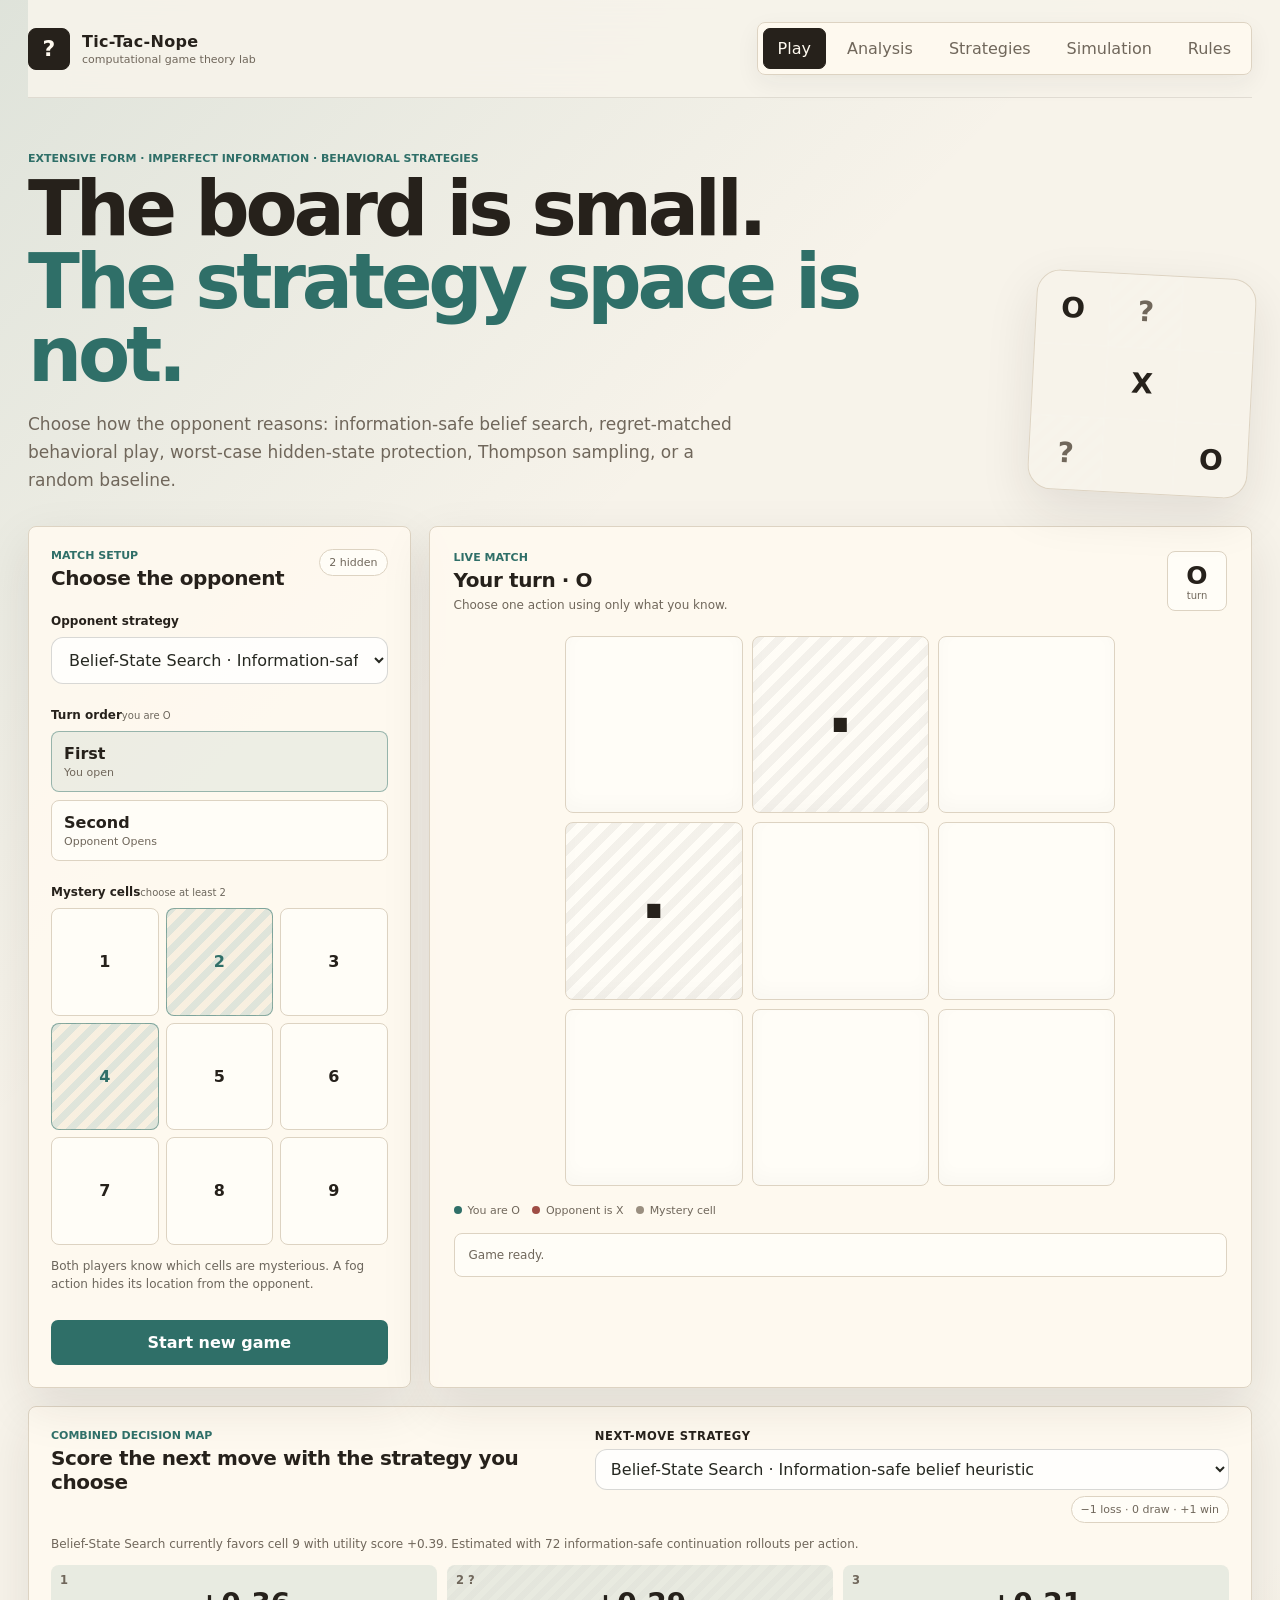
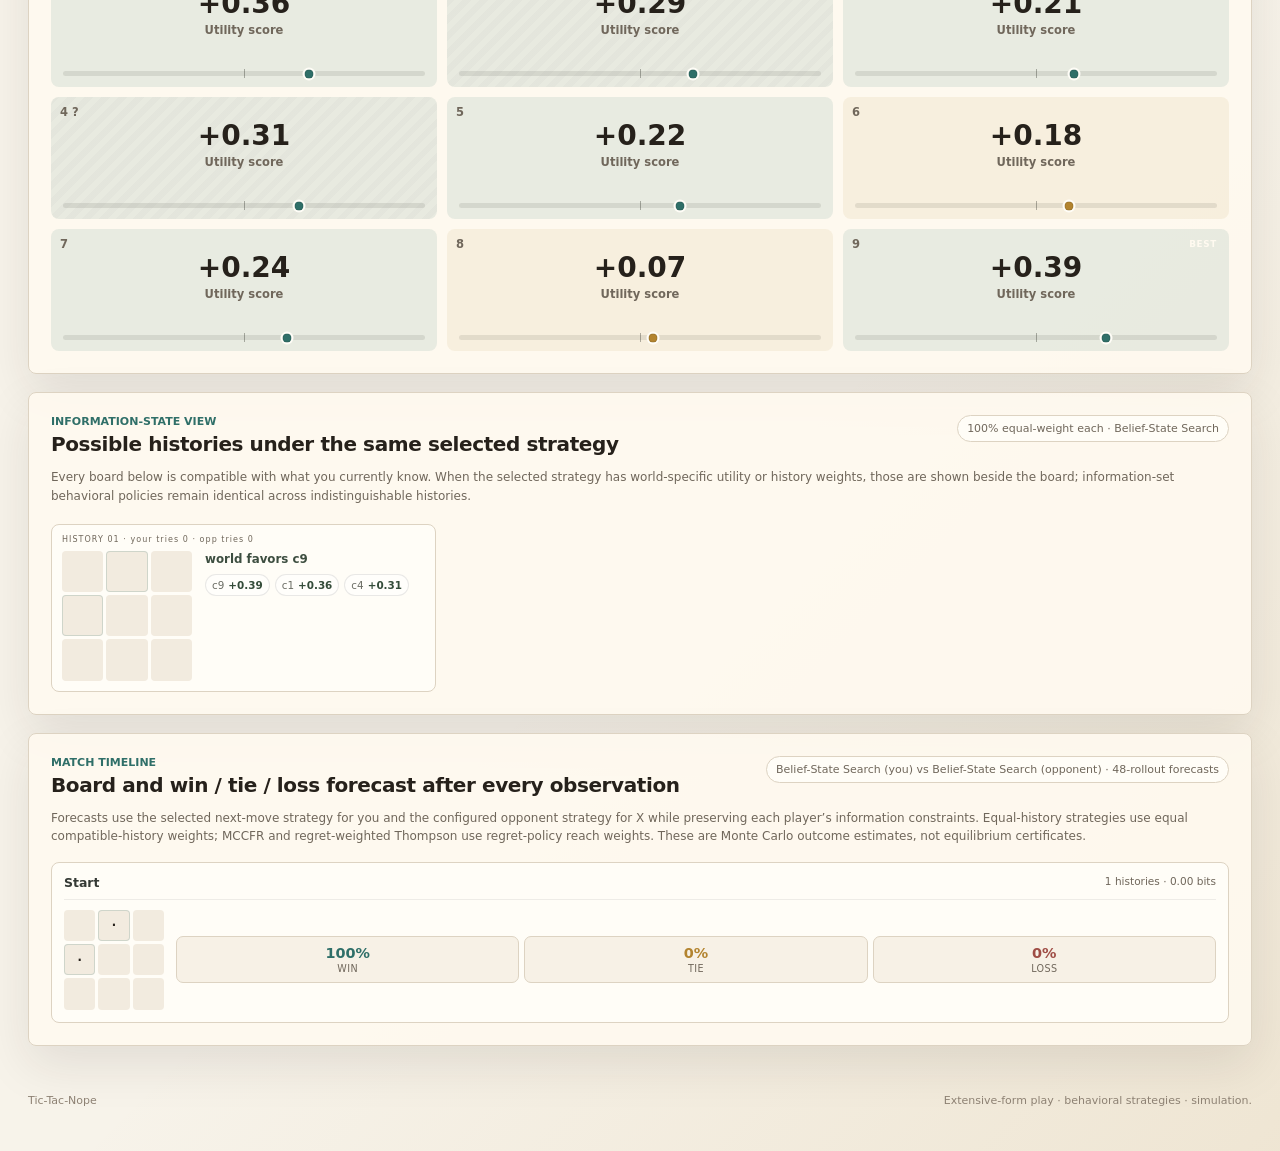
==== commit 1ba78faf: "Revamp play analysis strategies rules and simulation" ====
--- a/web/index.html
+++ b/web/index.html
@@ -3,13 +3,15 @@
 <head>
   <meta charset="utf-8" />
   <meta name="viewport" content="width=device-width, initial-scale=1" />
-  <meta name="description" content="Tic-Tac-Nope: play and simulate imperfect-information strategies including belief search, mixed policies, robust control, Thompson sampling, and MCCFR equilibrium play." />
+  <meta name="description" content="Tic-Tac-Nope: play, analyze, and simulate imperfect-information strategies including belief-state search, robust control, Thompson sampling, and MCCFR behavioral play." />
   <meta name="theme-color" content="#f7f3ea" />
   <title>Tic-Tac-Nope · Computational Game Theory Lab</title>
   <link rel="stylesheet" href="./styles.css" />
   <link rel="stylesheet" href="./theme2.css" />
   <link rel="stylesheet" href="./theme3.css" />
   <link rel="stylesheet" href="./game-theory.css" />
+  <link rel="stylesheet" href="./simulation-heatmap.css" />
+  <link rel="stylesheet" href="./revision-2026.css" />
 </head>
 <body>
   <div class="app-shell">
@@ -20,68 +22,143 @@
 
     <main>
       <section id="page-play" class="page active" aria-labelledby="play-title">
-        <div class="hero-row"><div><p class="eyebrow">EXTENSIVE FORM · IMPERFECT INFORMATION · MIXED STRATEGIES</p><h1 id="play-title">The board is small.<br><span>The strategy space is not.</span></h1><p class="lede">Choose how the opponent reasons: deterministic belief search, heuristic mixing, robust control, posterior sampling, or an approximate equilibrium behavioral strategy learned on the full extensive-form game.</p></div><div class="hero-chip" aria-hidden="true"><div class="mini-grid"><i>O</i><i>?</i><i></i><i></i><i>X</i><i></i><i>?</i><i></i><i>O</i></div></div></div>
+        <div class="hero-row">
+          <div><p class="eyebrow">EXTENSIVE FORM · IMPERFECT INFORMATION · BEHAVIORAL STRATEGIES</p><h1 id="play-title">The board is small.<br><span>The strategy space is not.</span></h1><p class="lede">Choose how the opponent reasons: information-safe belief search, regret-matched behavioral play, worst-case hidden-state protection, Thompson sampling, or a random baseline.</p></div>
+          <div class="hero-chip" aria-hidden="true"><div class="mini-grid"><i>O</i><i>?</i><i></i><i></i><i>X</i><i></i><i>?</i><i></i><i>O</i></div></div>
+        </div>
 
         <div class="play-layout theory-play-layout">
           <aside class="panel setup-panel">
             <div class="panel-heading"><div><p class="kicker">MATCH SETUP</p><h2>Choose the opponent</h2></div><span id="hidden-count-badge" class="pill">2 hidden</span></div>
-            <label class="field-label" for="ai-strategy">Opponent strategy</label><select id="ai-strategy" class="strategy-select"></select><div id="strategy-quick" class="strategy-quick"></div>
-            <div class="field-label row-label"><span>Turn order</span><small>you are O</small></div><div id="turn-order" class="segmented order-segmented" role="group" aria-label="Choose turn order"><button class="segment active" data-order="first"><strong>First</strong><small>You open</small></button><button class="segment" data-order="second"><strong>Second</strong><small>AI opens</small></button></div>
-            <div class="field-label row-label"><span>Mystery cells</span><small>choose at least 2</small></div><div id="hidden-picker" class="hidden-picker" aria-label="Choose mystery cells"></div><p id="setup-note" class="setup-note">Both players know the mystery locations. The specific fog action is private.</p><button id="new-game" class="primary-btn">Start new game</button>
+            <label class="field-label" for="ai-strategy">Opponent strategy</label>
+            <select id="ai-strategy" class="strategy-select"></select>
+            <div class="field-label row-label"><span>Turn order</span><small>you are O</small></div>
+            <div id="turn-order" class="segmented order-segmented" role="group" aria-label="Choose turn order">
+              <button class="segment active" data-order="first"><strong>First</strong><small>You open</small></button>
+              <button class="segment" data-order="second"><strong>Second</strong><small>Opponent Opens</small></button>
+            </div>
+            <div class="field-label row-label"><span>Mystery cells</span><small>choose at least 2</small></div>
+            <div id="hidden-picker" class="hidden-picker" aria-label="Choose mystery cells"></div>
+            <p id="setup-note" class="setup-note">Both players know which cells are mysterious. A fog action hides its location from the opponent.</p>
+            <button id="new-game" class="primary-btn">Start new game</button>
           </aside>
 
           <section class="panel board-panel">
             <div class="game-status-row"><div><p class="kicker">LIVE MATCH</p><h2 id="status-title">Your turn · O</h2><p id="status-detail">Choose one action using only what you know.</p></div><div class="turn-token"><span id="turn-symbol">O</span><small>turn</small></div></div>
-            <div class="board-wrap"><div id="board" class="board" role="grid" aria-label="Tic-Tac-Nope board"></div><div id="thinking" class="thinking" hidden><span></span><span></span><span></span> AI is evaluating its strategy</div></div>
-            <div class="legend"><span><i class="dot you"></i>You are O</span><span><i class="dot ai"></i>AI is X</span><span><i class="dot fog"></i>Mystery cell</span></div><div id="move-message" class="move-message" aria-live="polite">Game ready.</div>
+            <div class="board-wrap"><div id="board" class="board" role="grid" aria-label="Tic-Tac-Nope board"></div><div id="thinking" class="thinking" hidden><span></span><span></span><span></span> Opponent is evaluating its strategy</div></div>
+            <div class="legend"><span><i class="dot you"></i>You are O</span><span><i class="dot ai"></i>Opponent is X</span><span><i class="dot fog"></i>Mystery cell</span></div>
+            <div id="move-message" class="move-message" aria-live="polite">Game ready.</div>
           </section>
-
-          <aside class="panel insight-panel">
-            <div class="panel-heading"><div><p class="kicker">LIVE INFORMATION SET</p><h2>What your observations imply</h2></div><button class="ghost-btn" data-page="analysis">Open lab</button></div>
-            <div class="metric-stack"><div class="metric"><span>Possible histories</span><strong id="live-worlds">1</strong><small>histories consistent with your observations</small></div><div class="metric"><span>Information entropy</span><strong id="live-entropy">0.00 bits</strong><small>log₂ of the equal-weight possibility set</small></div><div class="metric"><span>Belief-search move</span><strong id="live-best">—</strong><small id="live-best-detail">one-step belief value + exact oracle continuation</small></div></div>
-            <div class="equilibrium-mini"><div><span>Equilibrium training</span><strong id="live-cfr-iters">0</strong><small>MCCFR iterations for this game configuration</small></div><div id="live-equilibrium-policy" class="policy-mini"></div></div>
-          </aside>
         </div>
 
-        <section class="panel combined-map-panel"><div class="panel-heading"><div><p class="kicker">COMBINED DECISION MAP</p><h2>Belief-search value of every legal action</h2></div><span class="pill">−1 loss · +1 win</span></div><p class="muted">For each action, the baseline solver averages the exact perfect-information continuation value over every history you currently consider possible. This is a decision heuristic, not the equilibrium policy.</p><div id="combined-value-map" class="combined-value-map" aria-label="Combined action values"></div></section>
+        <section class="panel combined-map-panel">
+          <div class="panel-heading decision-map-heading">
+            <div><p class="kicker">COMBINED DECISION MAP</p><h2>Score the next move with the strategy you choose</h2></div>
+            <div class="decision-strategy-control"><label for="decision-strategy">Next-move strategy</label><select id="decision-strategy" class="strategy-select"></select><span id="combined-score-scale" class="pill">score scale</span></div>
+          </div>
+          <p id="combined-strategy-summary" class="muted">Choose a strategy to score every legal action.</p>
+          <div id="combined-value-map" class="combined-value-map" aria-label="Strategy-specific action scores"></div>
+        </section>
 
-        <section class="panel play-analysis-panel"><div class="panel-heading"><div><p class="kicker">INFORMATION-STATE VIEW</p><h2>Possible histories behind your current observation</h2></div><span id="play-world-prob" class="pill">100% each</span></div><p class="muted">The possibility model is strategy-free and preserves private attempted-cell histories. Equal weighting here is intentionally a heuristic visualization; equilibrium reach probabilities live in the MCCFR policy instead.</p><div id="play-info-states" class="info-state-grid"></div></section>
+        <section class="panel play-analysis-panel">
+          <div class="panel-heading"><div><p class="kicker">INFORMATION-STATE VIEW</p><h2>Possible histories under the same selected strategy</h2></div><span id="play-world-prob" class="pill">100% equal-weight each</span></div>
+          <p class="muted">Every board below is compatible with what you currently know. When the selected strategy has world-specific utility or history weights, those are shown beside the board; information-set behavioral policies remain identical across indistinguishable histories.</p>
+          <div id="play-info-states" class="info-state-grid"></div>
+        </section>
 
-        <section class="panel timeline-panel"><div class="panel-heading"><div><p class="kicker">MATCH TIMELINE</p><h2>Information growth and revealed truth</h2></div><span class="pill">observations, not omniscience</span></div><div id="confidence-timeline" class="confidence-timeline"></div><div id="truth-reveal" class="truth-reveal" hidden></div></section>
+        <section class="panel timeline-panel">
+          <div class="panel-heading"><div><p class="kicker">MATCH TIMELINE</p><h2>Board and win / tie / loss forecast after every observation</h2></div><span id="timeline-strategy-label" class="pill">selected strategy forecast</span></div>
+          <p class="muted">Forecasts use the selected next-move strategy for you and the configured opponent strategy for X while preserving each player’s information constraints. Equal-history strategies use equal compatible-history weights; MCCFR and regret-weighted Thompson use regret-policy reach weights. These are Monte Carlo outcome estimates, not equilibrium certificates.</p>
+          <div id="confidence-timeline" class="confidence-timeline"></div>
+          <div id="truth-reveal" class="truth-reveal" hidden></div>
+        </section>
       </section>
 
       <section id="page-analysis" class="page" aria-labelledby="analysis-title">
-        <div class="page-head"><div><p class="eyebrow">THE UNCERTAINTY LAB</p><h1 id="analysis-title">Inspect the information set and the policies.</h1><p class="lede">Compare the equal-weight belief heuristic to the learned behavioral strategy at the exact information set reached in play.</p></div><button class="secondary-btn" data-page="play">Back to game</button></div>
-        <div class="stats-grid"><article class="panel"><p class="kicker">CURRENT POSSIBILITY SET</p><div class="big-number" id="analysis-worlds">1</div><p class="muted">distinct full histories consistent with your observations</p></article><article class="panel"><p class="kicker">EQUILIBRIUM TABLE</p><div class="big-number" id="analysis-infosets">0</div><p class="muted">information sets visited by MCCFR</p></article><article class="panel"><p class="kicker">TRAINING ITERATIONS</p><div class="big-number" id="analysis-iters">0</div><button id="train-more" class="secondary-btn compact">Train +10,000</button></article></div>
-        <div class="analysis-layout"><article class="panel action-panel"><div class="panel-heading"><div><p class="kicker">BELIEF HEURISTIC</p><h2>Mean / worst / best continuation value</h2></div></div><div id="analysis-action-table" class="strategy-table"></div></article><article class="panel action-panel"><div class="panel-heading"><div><p class="kicker">MCCFR BEHAVIOR POLICY</p><h2>Average strategy at this information set</h2></div></div><div id="analysis-policy" class="strategy-table"></div><p class="muted">A finite MCCFR run is an approximation. The theoretical guarantee is asymptotic convergence of the average strategy in two-player zero-sum perfect-recall games.</p></article></div>
-        <article class="panel"><div class="panel-heading"><div><p class="kicker">POSSIBLE HISTORIES</p><h2>Boards and private-attempt state</h2></div></div><div id="analysis-world-cards" class="possible-worlds"></div></article>
+        <div class="page-head"><div><p class="eyebrow">THE UNCERTAINTY LAB</p><h1 id="analysis-title">Put every strategy on the same live position.</h1><p class="lede">Keep the exact match context, then compare each strategy’s next-move board and its own mathematically appropriate score scale.</p></div><button class="secondary-btn" data-page="play">Back to game</button></div>
+
+        <div class="analysis-context-grid">
+          <aside class="panel setup-panel analysis-context-panel">
+            <div class="panel-heading"><div><p class="kicker">MATCH SETUP</p><h2>Current configuration</h2></div></div>
+            <div id="analysis-match-setup" class="analysis-match-setup"></div>
+          </aside>
+          <section class="panel board-panel analysis-context-panel">
+            <div class="game-status-row"><div><p class="kicker">LIVE MATCH</p><h2 id="analysis-live-title">Your turn · O</h2><p id="analysis-live-detail">Current observed board.</p></div></div>
+            <div id="analysis-live-board" class="analysis-live-board" aria-label="Read-only current board"></div>
+          </section>
+        </div>
+
+        <section class="panel analysis-training-panel">
+          <div class="analysis-training-copy"><p class="kicker">MCCFR TRAINING</p><h2>Train the behavioral policy to a serious browser-scale baseline</h2><p class="muted">Analysis automatically targets 100,000 outcome-sampling MCCFR iterations for the current mystery-cell/start-player configuration. Training runs in chunks so the browser can repaint between updates.</p></div>
+          <div class="analysis-training-metrics"><span>Current <strong id="analysis-iters">0</strong></span><span>Target <strong id="analysis-target">100,000</strong></span><button id="train-more" class="secondary-btn compact">Train +100,000</button></div>
+          <div class="analysis-training-track" aria-hidden="true"><i id="analysis-training-progress"></i></div>
+          <small id="analysis-training-status">not started</small>
+        </section>
+
+        <section class="analysis-strategy-section">
+          <div class="analysis-section-head"><p class="kicker">STRATEGY-BY-STRATEGY DECISION MAPS</p><h2>Optimal move and score for every strategy</h2><p class="muted">Utility strategies use −1 / 0 / +1 continuation utility. Stochastic behavioral or sampling strategies use 0–100% action probability. The Oracle is included as a clearly labeled omniscient benchmark; its scores use the true hidden board and can spoil live information.</p></div>
+          <div id="analysis-strategy-boards" class="analysis-strategy-boards"></div>
+        </section>
       </section>
 
       <section id="page-strategies" class="page" aria-labelledby="strategies-title">
-        <div class="page-head"><div><p class="eyebrow">STRATEGY THEORY</p><h1 id="strategies-title">Seven legal playing styles, one oracle benchmark.</h1><p class="lede">Each strategy answers a different mathematical question. This page separates heuristics, robust decision rules, posterior-sampling ideas, and equilibrium computation so randomized play is not mislabeled as game-theoretic mixing.</p></div><button class="secondary-btn" data-page="play">Try them</button></div>
-
-        <article class="panel theory-core"><div><p class="kicker">THE EXTENSIVE-FORM MODEL</p><h2>The true node is hidden; the information set is what the player can distinguish.</h2></div><div class="efg-demo"><div class="efg-root">Opponent fog action</div><div class="efg-branches"><span>cell 2</span><span>cell 4</span><span>cell 7</span></div><div class="efg-infoset"><i></i><i></i><i></i><b>one information set</b></div><div class="efg-actions"><span>a₁</span><span>a₂</span><span>a₃</span></div></div><p>Each player's information key stores the complete sequence of public moves, observed opponent fog events, and that player's own fog choices and success/failure observations. Therefore a player never forgets an action or observation it previously knew: the implemented extensive form has <strong>perfect recall</strong>.</p><div class="formula">Iᵢ(h) = { histories h′ that generate the same observation history for player i }</div></article>
-
-        <div id="strategy-cards" class="strategy-grid"></div>
-
-        <article class="panel theory-core"><p class="kicker">WHY “MIXED” HAS TWO MEANINGS HERE</p><h2>Softmax randomness is not an equilibrium. MCCFR mixing is a behavioral strategy.</h2><div class="theory-columns"><div><h3>Heuristic mix</h3><div class="formula">σ(a|I) ∝ exp(β Q(I,a))</div><p>Softmax turns action scores into probabilities. It is useful for bounded-rational play and exploration, but the probabilities are not chosen to prevent exploitation by a strategic opponent.</p></div><div><h3>Equilibrium behavior</h3><div class="formula">σ̄ᵢ(a|I) ← average policy from MCCFR</div><p>Outcome-sampling MCCFR updates counterfactual regrets with importance weighting. In finite two-player zero-sum perfect-recall games, the time-averaged regret-minimizing strategy approaches a Nash equilibrium.</p></div></div></article>
-
-        <article class="panel theory-core"><p class="kicker">CORRECTNESS AUDIT</p><h2>What is exact, what is approximate, and what is only a benchmark.</h2><div class="audit-grid"><div><strong>Exact game transitions</strong><span>Hidden attempts remain legal after an opponent claim, failed attempts consume a turn, and terminal outcomes use the true board.</span></div><div><strong>Exact information legality</strong><span>The engine asserts that all histories sharing an information key expose the same legal action set.</span></div><div><strong>Exact zero-sum utility</strong><span>Terminal utility is +1 / 0 / −1 for the acting root player, with the opponent receiving the negation.</span></div><div><strong>Approximate equilibrium</strong><span>MCCFR is theoretically convergent, but any finite browser training run is an approximation and is labeled as such.</span></div><div><strong>Heuristic belief values</strong><span>Belief Search, Softmax, Robust, and Thompson use equal-weight possible histories and a perfect-information continuation oracle.</span></div><div><strong>Oracle is intentionally illegal</strong><span>The omniscient strategy sees the true hidden state and exists only as a simulation upper benchmark.</span></div></div></article>
-
-        <article class="panel sources-card"><p class="kicker">THEORETICAL REFERENCES</p><h2>Algorithms and equilibrium claims</h2><p><a href="https://papers.nips.cc/paper_files/paper/2007/hash/08d98638c6fcd194a4b1e6992063e944-Abstract.html" target="_blank" rel="noreferrer">Zinkevich, Johanson, Bowling & Piccione (2007), Counterfactual Regret Minimization</a></p><p><a href="https://papers.nips.cc/paper_files/paper/2009/hash/00411460f7c92d2124a67ea0f4cb5f85-Abstract.html" target="_blank" rel="noreferrer">Lanctot, Waugh, Zinkevich & Bowling (2009), Monte Carlo CFR</a></p><p><a href="https://github.com/google-deepmind/open_spiel/blob/master/open_spiel/python/algorithms/outcome_sampling_mccfr.py" target="_blank" rel="noreferrer">OpenSpiel reference outcome-sampling MCCFR implementation</a></p><p><a href="https://ocw.mit.edu/courses/14-16-strategy-and-information-spring-2016/resources/mit14_16s16_form_games/" target="_blank" rel="noreferrer">MIT extensive-form notes covering Kuhn's perfect-recall equivalence</a></p></article>
+        <div class="page-head"><div><p class="eyebrow">STRATEGY THEORY</p><h1 id="strategies-title">Strategy reference</h1><p class="lede">A continuous theory document covering assumptions, objectives, guarantees, limitations, and references.</p></div><button class="secondary-btn" data-page="play">Try them</button></div>
+        <div id="strategy-cards" class="strategy-document"></div>
       </section>
 
       <section id="page-simulate" class="page" aria-labelledby="simulate-title">
-        <div class="page-head"><div><p class="eyebrow">STRATEGY ARENA</p><h1 id="simulate-title">Make the algorithms play each other.</h1><p class="lede">Run controlled head-to-head experiments under the same fog configuration. Alternate the opening player to separate strategy quality from first-move advantage.</p></div><button class="secondary-btn" data-page="strategies">Read theory</button></div>
-        <div class="sim-layout"><aside class="panel sim-controls"><p class="kicker">MATCHUP</p><label class="field-label" for="sim-o">O strategy</label><select id="sim-o" class="strategy-select"></select><label class="field-label" for="sim-x">X strategy</label><select id="sim-x" class="strategy-select"></select><label class="field-label" for="sim-games">Games</label><input id="sim-games" class="sim-input" type="number" min="10" max="5000" step="10" value="250" /><label class="field-label" for="sim-start">Opening rule</label><select id="sim-start" class="strategy-select"><option value="alternate">Alternate opener</option><option value="o">O always opens</option><option value="x">X always opens</option></select><p class="setup-note">Simulation uses the mystery cells selected on the Play page. The Oracle benchmark is allowed here and is explicitly omniscient.</p><button id="run-sim" class="primary-btn">Run matchup</button><button id="run-round-robin" class="secondary-btn">Quick round robin</button></aside><section class="panel sim-results"><div class="panel-heading"><div><p class="kicker">RESULTS</p><h2 id="sim-title">Choose two strategies</h2></div><span id="sim-progress" class="pill">idle</span></div><div id="sim-metrics" class="sim-metrics"></div><div id="sim-bars" class="record-bars"></div><div id="sim-detail" class="sim-detail"></div></section></div>
-        <section class="panel round-robin-panel"><div class="panel-heading"><div><p class="kicker">ROUND ROBIN</p><h2>Cross-strategy score table</h2></div><span class="pill">O score = win + 0.5 draw</span></div><div id="round-robin" class="round-robin"></div></section>
+        <div class="page-head"><div><p class="eyebrow">STRATEGY ARENA</p><h1 id="simulate-title">Run the full round robin.</h1><p class="lede">Compare every strategy under the same mystery-cell configuration. Each round is a balanced pair of games: once with O opening and once with X opening.</p></div><button class="secondary-btn" data-page="strategies">Read theory</button></div>
+
+        <section class="panel round-robin-panel simulation-section" aria-labelledby="round-robin-title">
+          <div class="panel-heading round-robin-heading">
+            <div><p class="kicker">ROUND ROBIN</p><h2 id="round-robin-title">See every strategy matchup at once</h2><p class="muted">Each row is the O strategy and each column is the X strategy. Choose the number of balanced rounds per matchup, then compare O’s empirical score across the entire field.</p></div>
+            <div class="round-robin-actions"><span class="pill">O score = win + 0.5 draw</span><button id="run-round-robin" class="secondary-btn">Run round robin</button></div>
+          </div>
+          <div class="heat-legend" aria-label="Round-robin heatmap legend"><span>O weaker</span><i class="heat-swatch heat-very-low"></i><i class="heat-swatch heat-low"></i><i class="heat-swatch heat-neutral"></i><i class="heat-swatch heat-high"></i><i class="heat-swatch heat-very-high"></i><span>O stronger</span></div>
+          <div id="round-robin" class="round-robin"><p class="muted">Run the round robin to generate the cross-strategy heatmap.</p></div>
+        </section>
       </section>
 
-      <section id="page-rules" class="page" aria-labelledby="rules-title"><div class="page-head"><div><p class="eyebrow">RULES OF THE FOG</p><h1 id="rules-title">Tic-tac-toe where action history matters.</h1><p class="lede">The true board determines wins. Information determines decisions.</p></div><button class="secondary-btn" data-page="play">Play now</button></div><div class="rules-flow"><article class="rule-card"><span>01</span><h2>Choose mystery cells</h2><p>Before the match, select at least two fog cells. Both players know which locations are mysterious.</p></article><article class="rule-card"><span>02</span><h2>Visible moves are public</h2><p>A move on a normal cell is observed by both players and behaves like ordinary tic-tac-toe.</p></article><article class="rule-card"><span>03</span><h2>Fog actions hide location</h2><p>The opponent learns that a fog action happened, but not which mystery cell was attempted.</p></article><article class="rule-card"><span>04</span><h2>First claim owns the cell</h2><p>If the mystery cell is empty, the acting player claims it. If it was already claimed, the attempt fails and still consumes the turn.</p></article><article class="rule-card"><span>05</span><h2>No repeated probing</h2><p>Each player may attempt each mystery cell at most once. A player remembers its own attempted cells and whether each attempt succeeded.</p></article><article class="rule-card"><span>06</span><h2>Game ending is public</h2><p>If a hypothetical hidden action would have ended the game but play continues, that hypothetical history is eliminated from the observer's information set.</p></article><article class="rule-card"><span>07</span><h2>True board decides victory</h2><p>Three in a row on the underlying board wins even if some ownership is hidden from the opponent.</p></article><article class="rule-card"><span>08</span><h2>Strategies cannot use hidden truth</h2><p>Every legal play strategy acts from its information set. Only the simulation-only Oracle benchmark sees the true state.</p></article></div></section>
+      <section id="page-rules" class="page" aria-labelledby="rules-title">
+        <div class="page-head"><div><p class="eyebrow">HOW TO PLAY</p><h1 id="rules-title">The rules of Tic-Tac-Nope.</h1><p class="lede">It is tic-tac-toe with hidden ownership on designated mystery cells. The true board decides the game; players only act on what they have observed.</p></div><button class="secondary-btn" data-page="play">Play now</button></div>
+        <div class="rules-flow">
+          <article class="rule-card"><span>01</span><h2>Make three in a row</h2><p>O and X alternate turns. As in ordinary tic-tac-toe, the first player with three owned cells in a row, column, or diagonal wins.</p></article>
+          <article class="rule-card"><span>02</span><h2>Some cells are mysterious</h2><p>Before play begins, certain board locations are designated as mystery cells and both players know which locations those are. What is hidden is who actually owns them during play.</p></article>
+          <article class="rule-card"><span>03</span><h2>Normal cells behave normally</h2><p>On a visible cell, a player may claim an empty location. The move and location are public, and an already occupied visible cell cannot be chosen.</p></article>
+          <article class="rule-card"><span>04</span><h2>A mystery move hides its location</h2><p>When a player acts on a mystery cell, the opponent learns only that a fog action occurred. The opponent is not told which mystery cell was attempted.</p></article>
+          <article class="rule-card"><span>05</span><h2>Mystery attempts can fail</h2><p>If the attempted mystery cell is empty, the acting player claims it. If the opponent already owns it, the attempt fails and still consumes the turn. The acting player learns whether the attempt succeeded; the opponent does not.</p></article>
+          <article class="rule-card"><span>06</span><h2>You may probe each mystery cell once</h2><p>Each player may attempt a particular mystery cell at most once. Players remember their own mystery-cell attempts and the success or failure of those attempts.</p></article>
+          <article class="rule-card"><span>07</span><h2>The true board ends the game</h2><p>After every successful claim, victory is checked on the underlying board—including hidden ownership. If the board fills with no three-in-a-row, the game is a draw. At the end, the true board is revealed.</p></article>
+        </div>
+      </section>
     </main>
+
     <footer><span>Tic-Tac-Nope</span><span>Extensive-form play · behavioral strategies · simulation.</span></footer>
   </div>
+
   <script src="./game_theory_engine.js"></script>
   <script src="./app4.js"></script>
+  <script>
+    (() => {
+      const tableRoot = document.getElementById('round-robin');
+      if (!tableRoot) return;
+      const colorRoundRobin = () => {
+        tableRoot.querySelectorAll('.rr-row:not(.rr-head) span').forEach((cell) => {
+          const value = Number.parseFloat(cell.textContent);
+          if (!Number.isFinite(value)) return;
+          cell.classList.remove('rr-very-low', 'rr-low', 'rr-neutral', 'rr-high', 'rr-very-high');
+          cell.classList.add('rr-score-cell');
+          if (value < 0.30) cell.classList.add('rr-very-low');
+          else if (value < 0.45) cell.classList.add('rr-low');
+          else if (value <= 0.55) cell.classList.add('rr-neutral');
+          else if (value <= 0.70) cell.classList.add('rr-high');
+          else cell.classList.add('rr-very-high');
+          cell.title = `O score: ${value.toFixed(2)}`;
+        });
+      };
+      new MutationObserver(colorRoundRobin).observe(tableRoot, { childList: true, subtree: true });
+      colorRoundRobin();
+    })();
+  </script>
 </body>
-</html>
+</html>
--- a/web/simulation-heatmap.css
+++ b/web/simulation-heatmap.css
@@ -0,0 +1,27 @@
+/* Simulation page separation and round-robin heatmap. */
+.simulation-section{margin-top:24px}
+.simulation-section-heading{display:flex;align-items:flex-end;justify-content:space-between;gap:18px;margin-bottom:14px;padding:0 2px}
+.simulation-section-heading h2{margin:3px 0 6px;font-size:1.35rem}
+.simulation-section-heading .muted{max-width:720px;margin:0}
+.quick-sim-section{padding-bottom:28px;border-bottom:1px solid rgba(42,44,39,.12)}
+.round-robin-panel{margin-top:30px;padding-top:22px}
+.round-robin-heading{align-items:flex-start;gap:22px}
+.round-robin-heading>div:first-child{max-width:720px}
+.round-robin-heading h2{margin-bottom:7px}
+.round-robin-heading .muted{margin:0;line-height:1.5}
+.round-robin-actions{display:flex;flex-direction:column;align-items:flex-end;gap:10px;min-width:190px}
+.round-robin-actions .secondary-btn{white-space:nowrap}
+.heat-legend{display:flex;align-items:center;justify-content:flex-end;gap:5px;margin:4px 0 16px;color:#72746b;font-size:.72rem;font-weight:700;text-transform:uppercase;letter-spacing:.04em}
+.heat-swatch{width:26px;height:10px;border-radius:3px;display:inline-block;border:1px solid rgba(42,44,39,.08)}
+.heat-very-low,.rr-very-low{background:#d98d83!important;color:#4f211c!important}
+.heat-low,.rr-low{background:#efd0c5!important;color:#654039!important}
+.heat-neutral,.rr-neutral{background:#f2ead1!important;color:#5c543b!important}
+.heat-high,.rr-high{background:#cfdfc9!important;color:#35503a!important}
+.heat-very-high,.rr-very-high{background:#76977a!important;color:#fff!important}
+.rr-table{box-shadow:0 8px 24px rgba(37,40,33,.05)}
+.rr-row>*{transition:background .18s ease,color .18s ease,transform .18s ease}
+.rr-row>span.rr-score-cell{font-weight:900;font-variant-numeric:tabular-nums;cursor:default}
+.rr-row>span.rr-score-cell:hover{position:relative;z-index:2;transform:scale(1.04);box-shadow:0 3px 12px rgba(38,40,33,.15)}
+.rr-head>*{font-weight:800}
+.round-robin>.muted{padding:28px 8px;text-align:center}
+@media(max-width:800px){.round-robin-heading{flex-direction:column}.round-robin-actions{width:100%;align-items:stretch}.round-robin-actions .pill{align-self:flex-start}.heat-legend{justify-content:flex-start;flex-wrap:wrap}.simulation-section-heading{display:block}}
--- a/web/revision-2026.css
+++ b/web/revision-2026.css
@@ -0,0 +1,122 @@
+/* September 2026 UI consolidation: strategy-aware play/analysis and single-document theory. */
+.field-label{color:var(--text)}
+.setup-panel .row-label small,.setup-panel .setup-note{color:#6d675d}
+
+.theory-play-layout{grid-template-columns:minmax(260px,.72fr) minmax(500px,1.55fr);align-items:stretch}
+.decision-map-heading{align-items:flex-start}
+.decision-strategy-control{display:grid;grid-template-columns:auto minmax(250px,360px);align-items:center;gap:6px 10px;min-width:min(100%,360px)}
+.decision-strategy-control label{font-size:.72rem;font-weight:900;color:var(--text);text-transform:uppercase;letter-spacing:.05em}
+.decision-strategy-control .strategy-select{grid-column:1/-1;padding:9px 11px}
+.decision-strategy-control .pill{grid-column:1/-1;justify-self:end}
+.combined-value-cell{padding-bottom:25px}
+.score-meter{position:absolute;left:12px;right:12px;bottom:11px;height:5px;border-radius:999px;background:rgba(38,40,33,.10)}
+.score-meter.utility::before{content:'';position:absolute;left:50%;top:-2px;bottom:-2px;width:1px;background:rgba(38,40,33,.35)}
+.score-meter i{position:absolute;top:50%;width:9px;height:9px;border-radius:50%;background:currentColor;transform:translate(-50%,-50%);box-shadow:0 0 0 2px #fffdf7;border:1px solid rgba(38,40,33,.15)}
+.combined-value-cell.positive .score-meter{color:var(--good)}
+.combined-value-cell.neutral .score-meter{color:var(--draw)}
+.combined-value-cell.negative .score-meter{color:var(--bad)}
+
+.info-world-body{display:grid;grid-template-columns:minmax(92px,130px) 1fr;gap:13px;align-items:start}
+.world-strategy-detail{min-width:0;padding-top:1px}
+.world-strategy-head{display:flex;align-items:flex-start;justify-content:space-between;gap:8px;margin-bottom:8px}
+.world-strategy-head strong{font-size:.74rem;color:#3d4e40}
+.world-strategy-head small{font-size:.64rem;color:var(--muted);text-align:right}
+.world-score-list{display:flex;flex-wrap:wrap;gap:5px}
+.world-score-list span{display:inline-flex;align-items:center;gap:4px;padding:4px 6px;border:1px solid rgba(42,44,39,.10);border-radius:999px;background:rgba(255,255,255,.55);font-size:.65rem;color:#6b6d64}
+.world-score-list b{font-variant-numeric:tabular-nums;color:#344c39}
+.world-strategy-note{font-size:.72rem;color:var(--muted)}
+
+.confidence-timeline{display:grid;grid-template-columns:repeat(auto-fit,minmax(245px,1fr));gap:12px;overflow:visible}
+.timeline-card{border:1px solid var(--border);border-radius:8px;background:#fffdf7;padding:12px;min-width:0}
+.timeline-card header{display:flex;align-items:flex-start;justify-content:space-between;gap:9px;padding-bottom:9px;border-bottom:1px solid rgba(42,44,39,.08)}
+.timeline-card header strong{font-size:.78rem;color:#343934}
+.timeline-card header span{font-size:.66rem;color:var(--muted);text-align:right}
+.timeline-card-body{display:grid;grid-template-columns:100px 1fr;gap:12px;align-items:center;margin-top:10px}
+.timeline-board{gap:3px}
+.timeline-board i{font-size:.72rem}
+.timeline-probabilities{display:grid;grid-template-columns:repeat(3,1fr);gap:5px}
+.timeline-prob{display:grid;gap:2px;text-align:center;padding:8px 4px;border-radius:7px;border:1px solid var(--border);background:#f7f1e6}
+.timeline-prob b{font-size:.9rem;font-variant-numeric:tabular-nums}
+.timeline-prob small{font-size:.6rem;text-transform:uppercase;letter-spacing:.04em;color:var(--muted)}
+.timeline-prob.win b{color:var(--good)}.timeline-prob.draw b{color:var(--draw)}.timeline-prob.loss b{color:var(--bad)}
+.terminal-board-grid{display:grid;grid-template-columns:repeat(3,52px);gap:6px;margin-top:12px}
+.terminal-board-grid i{display:grid;place-items:center;width:52px;height:52px;border:1px solid var(--border);border-radius:7px;background:#fffdf7;font-style:normal;font-size:1.2rem;font-weight:900}
+.terminal-board-grid i.o{color:var(--accent)}.terminal-board-grid i.x{color:var(--bad)}
+
+.analysis-context-grid{display:grid;grid-template-columns:minmax(280px,.72fr) minmax(480px,1.5fr);gap:18px;align-items:stretch;margin-bottom:18px}
+.analysis-context-panel{height:100%}
+.analysis-match-setup{display:grid;gap:0;margin-top:18px}
+.analysis-setup-row{display:grid;grid-template-columns:minmax(110px,.8fr) 1.2fr;gap:12px;padding:11px 0;border-bottom:1px solid rgba(42,44,39,.09)}
+.analysis-setup-row span{font-size:.75rem;color:var(--muted)}
+.analysis-setup-row strong{font-size:.78rem;text-align:right;color:var(--text)}
+.analysis-hidden-mini{display:grid;grid-template-columns:repeat(3,1fr);gap:5px;margin-top:16px;max-width:180px}
+.analysis-hidden-mini i{display:grid;place-items:center;aspect-ratio:1;border:1px solid var(--border);border-radius:6px;background:#fffdf7;font-style:normal;font-size:.72rem;font-weight:800;color:#777970}
+.analysis-hidden-mini i.selected{border-color:rgba(47,111,104,.5);background:repeating-linear-gradient(135deg,rgba(47,111,104,.13) 0 5px,transparent 5px 10px);color:var(--accent)}
+.analysis-live-board{display:grid;grid-template-columns:repeat(3,1fr);gap:8px;max-width:520px;margin:22px auto 0}
+.analysis-live-cell{position:relative;display:grid;place-items:center;aspect-ratio:1;border:1px solid var(--border);border-radius:8px;background:#fffdf7;font-size:clamp(2rem,5vw,4.5rem);font-weight:900}
+.analysis-live-cell>span{position:absolute;top:6px;left:7px;font-size:.6rem;color:var(--muted);font-weight:800}
+.analysis-live-cell.o{color:var(--accent)}.analysis-live-cell.x{color:var(--bad)}.analysis-live-cell.fog{color:#8d8173}
+.analysis-live-cell.mystery{background-image:repeating-linear-gradient(135deg,rgba(112,103,91,.06) 0 7px,rgba(255,253,247,.6) 7px 14px)}
+
+.analysis-training-panel{margin:18px 0 28px;display:grid;grid-template-columns:minmax(0,1.4fr) auto;gap:12px 24px;align-items:end}
+.analysis-training-copy h2{margin:.25rem 0 .5rem}
+.analysis-training-copy p{margin-bottom:0}
+.analysis-training-metrics{display:flex;align-items:center;justify-content:flex-end;gap:14px;flex-wrap:wrap;font-size:.75rem;color:var(--muted)}
+.analysis-training-metrics strong{color:var(--text);font-variant-numeric:tabular-nums}
+.analysis-training-track{grid-column:1/-1;height:8px;border-radius:999px;background:#e8dfd0;overflow:hidden}
+.analysis-training-track i{display:block;height:100%;width:0;background:var(--accent);transition:width .15s ease}
+.analysis-training-panel>small{grid-column:1/-1;color:var(--muted);font-size:.68rem}
+.analysis-strategy-section{margin-top:26px}
+.analysis-section-head{max-width:900px;margin-bottom:16px}
+.analysis-section-head h2{margin:.3rem 0 .55rem;font-size:1.7rem}
+.analysis-strategy-boards{display:grid;grid-template-columns:repeat(2,minmax(0,1fr));gap:16px}
+.strategy-analysis-card{border:1px solid var(--border);border-radius:8px;background:rgba(255,250,240,.9);padding:18px;box-shadow:0 10px 30px rgba(38,33,27,.06)}
+.strategy-analysis-card.featured{border-color:rgba(47,111,104,.42);box-shadow:inset 0 3px 0 rgba(47,111,104,.7),0 12px 32px rgba(38,33,27,.07)}
+.strategy-analysis-card.oracle-locked{background:repeating-linear-gradient(135deg,rgba(112,103,91,.035) 0 8px,transparent 8px 16px),rgba(255,250,240,.9)}
+.strategy-analysis-card>header{display:flex;justify-content:space-between;align-items:flex-start;gap:12px;margin-bottom:14px}
+.strategy-analysis-card h2{margin:3px 0 0;font-size:1.1rem}
+.strategy-score-board{display:grid;grid-template-columns:repeat(3,1fr);gap:7px}
+.strategy-score-cell{position:relative;display:flex;min-height:105px;flex-direction:column;align-items:center;justify-content:center;border:1px solid var(--border);border-radius:7px;background:#fffdf7;text-align:center;overflow:hidden}
+.strategy-score-cell.mystery{background-image:repeating-linear-gradient(135deg,rgba(112,103,91,.05) 0 6px,transparent 6px 12px)}
+.strategy-score-cell.actionable{border-color:rgba(47,111,104,.22)}
+.strategy-score-cell.best{box-shadow:inset 0 0 0 2px var(--accent)}
+.strategy-score-cell.best::after{content:'BEST';position:absolute;right:5px;top:5px;padding:2px 4px;border-radius:999px;background:var(--accent);color:#fff;font-size:.48rem;font-weight:900;letter-spacing:.05em}
+.score-cell-index{position:absolute;top:6px;left:7px;font-size:.58rem;color:var(--muted);font-weight:800}
+.score-cell-mark{font-size:1.2rem;line-height:1;color:#827b70;min-height:1.2rem}
+.strategy-score-cell.o .score-cell-mark{color:var(--accent)}.strategy-score-cell.x .score-cell-mark{color:var(--bad)}
+.strategy-score-cell>strong{font-size:1rem;font-variant-numeric:tabular-nums;color:#384a3b;margin-top:5px}
+.strategy-score-cell>small{font-size:.58rem;color:var(--muted);text-transform:uppercase}
+.strategy-analysis-summary{display:grid;gap:4px;margin-top:12px;padding-top:11px;border-top:1px solid rgba(42,44,39,.09)}
+.strategy-analysis-summary strong{font-size:.8rem;color:#344838}
+.strategy-analysis-summary span,.strategy-analysis-card>p{font-size:.73rem;line-height:1.45;color:var(--muted)}
+
+.rr-rounds-control{display:flex;align-items:center;gap:.55rem}
+.rr-rounds-control label{font-size:.72rem;font-weight:850;letter-spacing:.04em;text-transform:uppercase;color:var(--text)}
+.rr-rounds-control input{width:90px;padding:.55rem .65rem;border:1px solid var(--border,#ddd3c2);border-radius:8px;background:#fffdf7;color:var(--text);font:inherit}
+.rr-self{display:flex;align-items:center;justify-content:center;opacity:.45;background:repeating-linear-gradient(135deg,transparent,transparent 5px,rgba(90,90,90,.08) 5px,rgba(90,90,90,.08) 10px)!important;color:inherit!important}
+
+/* The number of active strategies is injected by round-robin-controls.js. */
+.rr-row{grid-template-columns:minmax(170px,1.2fr) repeat(var(--rr-cols,7),minmax(110px,1fr))}
+.round-robin-actions{min-width:230px}
+
+@media(max-width:1050px){
+  .theory-play-layout,.analysis-context-grid{grid-template-columns:1fr}
+  .analysis-strategy-boards{grid-template-columns:1fr}
+  .decision-map-heading{display:grid;grid-template-columns:1fr}
+  .decision-strategy-control{margin-top:12px;min-width:0;width:100%;grid-template-columns:auto 1fr}
+}
+@media(max-width:720px){
+  .timeline-card-body{grid-template-columns:88px 1fr}
+  .analysis-training-panel{grid-template-columns:1fr}.analysis-training-metrics{justify-content:flex-start}
+  .info-world-body{grid-template-columns:90px 1fr}
+  .strategy-score-cell{min-height:88px}
+}
+@media(max-width:520px){
+  .timeline-card-body,.info-world-body{grid-template-columns:1fr}
+  .timeline-board,.info-world-body .world-grid{max-width:110px}
+  .decision-strategy-control{grid-template-columns:1fr}
+  .decision-strategy-control .strategy-select,.decision-strategy-control .pill{grid-column:1}
+  .analysis-setup-row{grid-template-columns:1fr}.analysis-setup-row strong{text-align:left}
+}
+
+.oracle-warning{margin:-4px 0 12px!important;padding:.55rem 0 .55rem .75rem;border-left:3px solid var(--bad);font-size:.7rem!important;color:#76514b!important}
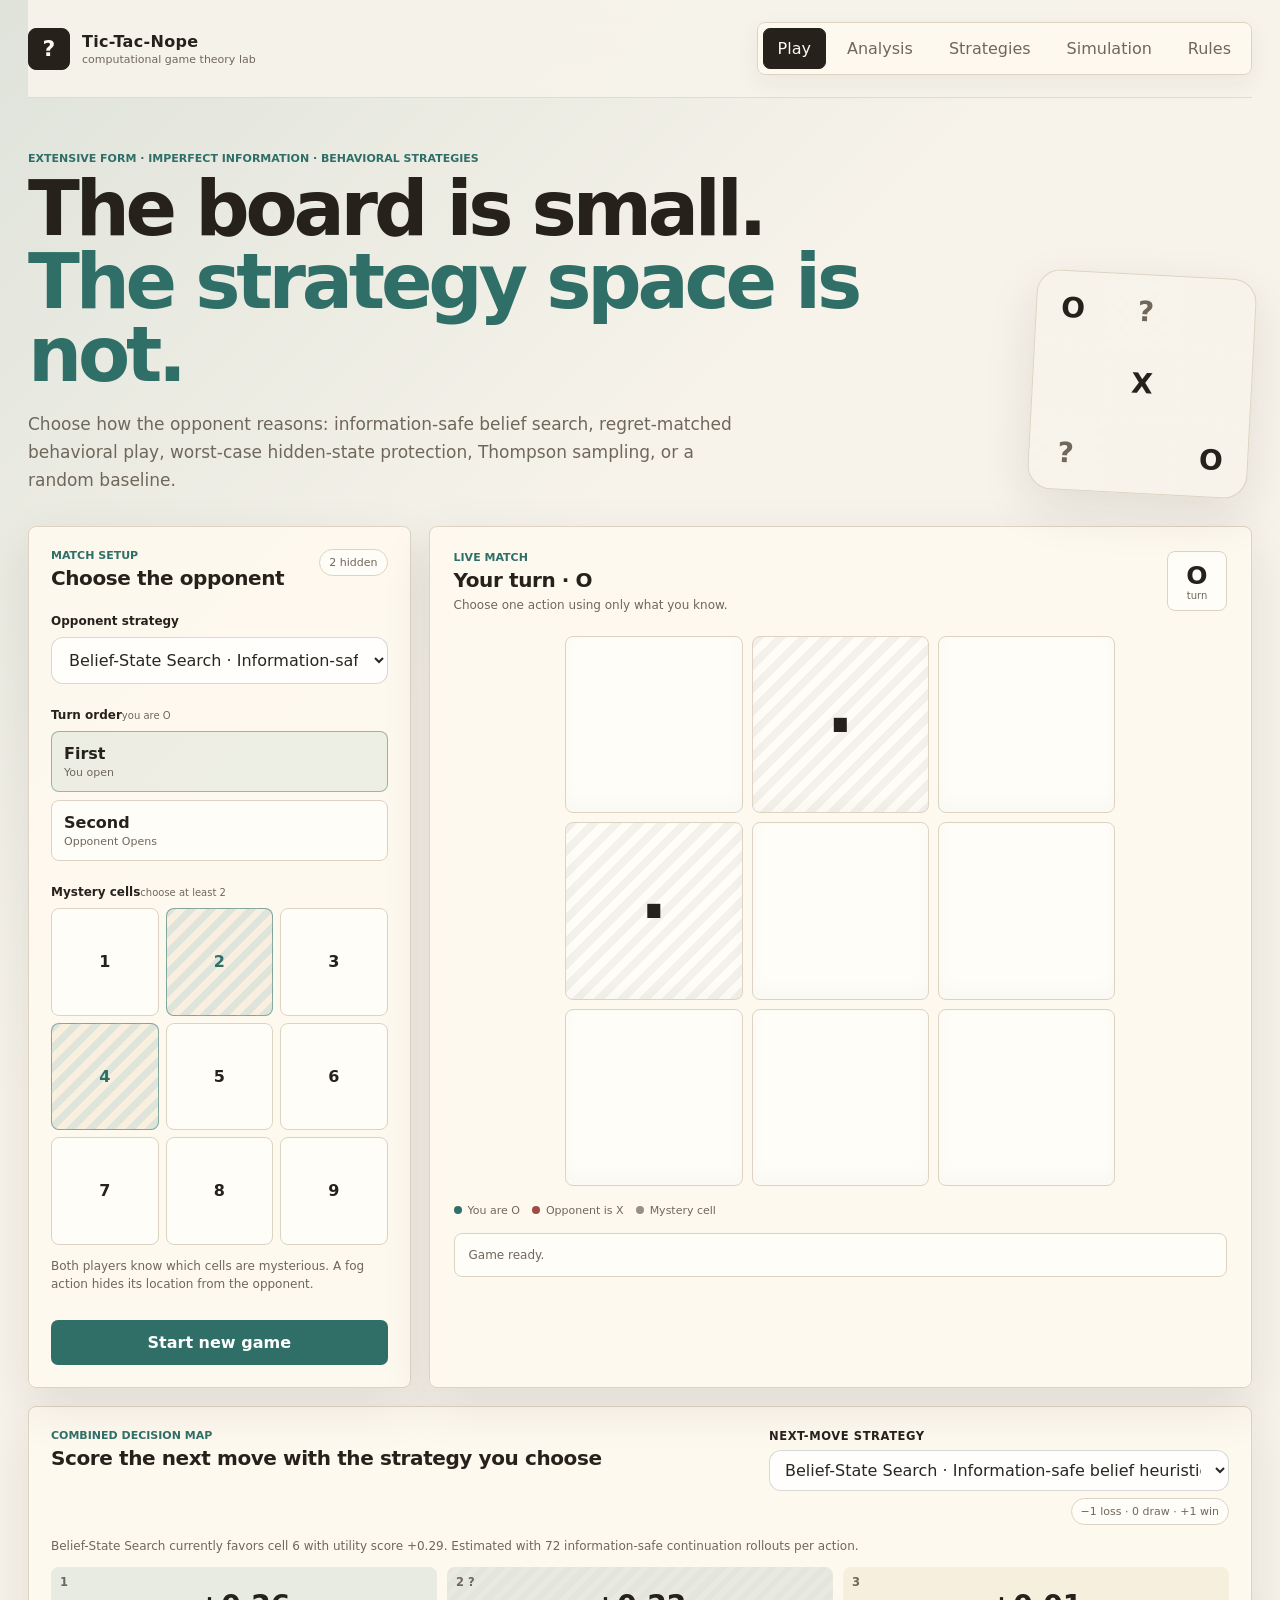
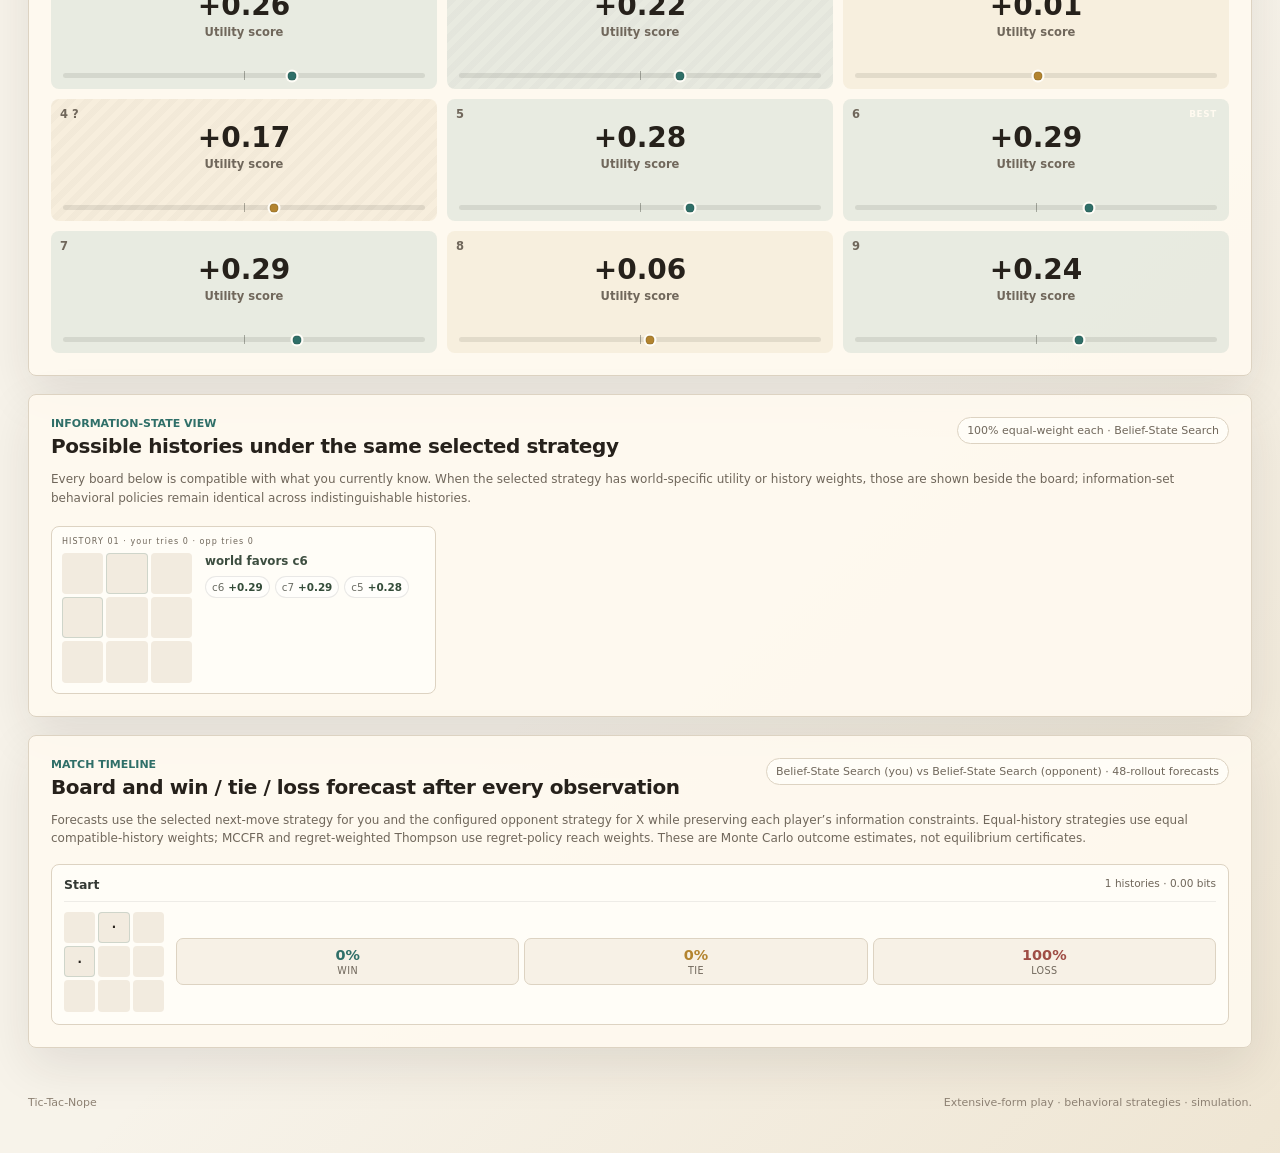
==== commit f28ff633: "Correct hidden-attempt rules documentation" ====
--- a/web/index.html
+++ b/web/index.html
@@ -126,8 +126,8 @@
           <article class="rule-card"><span>02</span><h2>Some cells are mysterious</h2><p>Before play begins, certain board locations are designated as mystery cells and both players know which locations those are. What is hidden is who actually owns them during play.</p></article>
           <article class="rule-card"><span>03</span><h2>Normal cells behave normally</h2><p>On a visible cell, a player may claim an empty location. The move and location are public, and an already occupied visible cell cannot be chosen.</p></article>
           <article class="rule-card"><span>04</span><h2>A mystery move hides its location</h2><p>When a player acts on a mystery cell, the opponent learns only that a fog action occurred. The opponent is not told which mystery cell was attempted.</p></article>
-          <article class="rule-card"><span>05</span><h2>Mystery attempts can fail</h2><p>If the attempted mystery cell is empty, the acting player claims it. If the opponent already owns it, the attempt fails and still consumes the turn. The acting player learns whether the attempt succeeded; the opponent does not.</p></article>
-          <article class="rule-card"><span>06</span><h2>You may probe each mystery cell once</h2><p>Each player may attempt a particular mystery cell at most once. Players remember their own mystery-cell attempts and the success or failure of those attempts.</p></article>
+          <article class="rule-card"><span>05</span><h2>Mystery attempts can fail silently</h2><p>If the attempted mystery cell is empty, the acting player claims it. If the opponent already owns it, the attempt fails and still consumes the turn. The acting player receives no direct success-or-failure signal; ownership is known only when it can be inferred from the observations available to that player.</p></article>
+          <article class="rule-card"><span>06</span><h2>You may probe each mystery cell once</h2><p>Each player may attempt a particular mystery cell at most once. Players remember which mystery cells they personally attempted, but they do not receive or remember a separate success-or-failure result.</p></article>
           <article class="rule-card"><span>07</span><h2>The true board ends the game</h2><p>After every successful claim, victory is checked on the underlying board—including hidden ownership. If the board fills with no three-in-a-row, the game is a draw. At the end, the true board is revealed.</p></article>
         </div>
       </section>
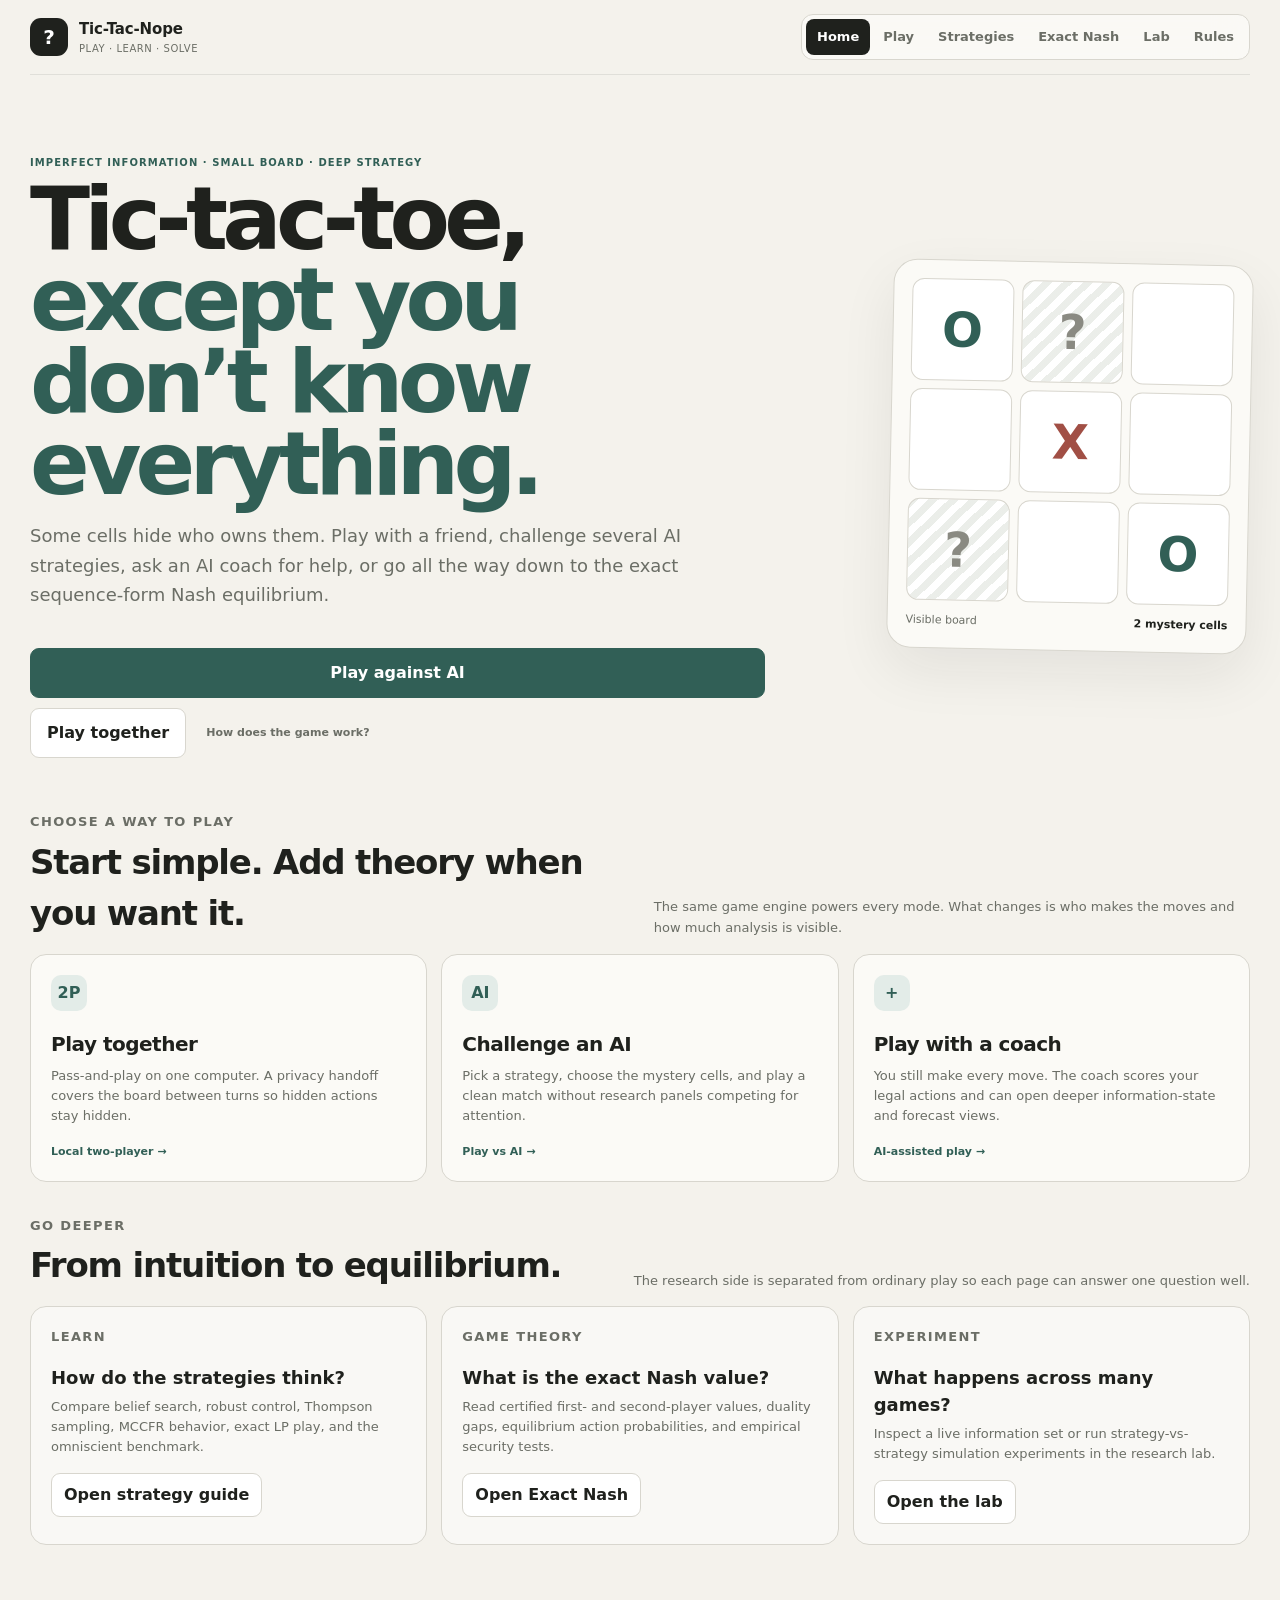
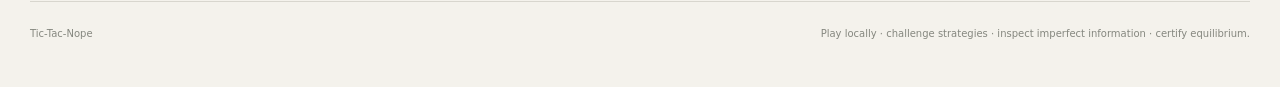
==== commit 5d4a7709: "Reorganize site around play and research journeys" ====
--- a/web/index.html
+++ b/web/index.html
@@ -3,137 +3,227 @@
 <head>
   <meta charset="utf-8" />
   <meta name="viewport" content="width=device-width, initial-scale=1" />
-  <meta name="description" content="Tic-Tac-Nope: play, analyze, and simulate imperfect-information strategies including belief-state search, robust control, Thompson sampling, and MCCFR behavioral play." />
-  <meta name="theme-color" content="#f7f3ea" />
-  <title>Tic-Tac-Nope · Computational Game Theory Lab</title>
+  <meta name="description" content="Tic-Tac-Nope is an imperfect-information tic-tac-toe game and computational game-theory lab. Play locally, challenge AI strategies, use an AI coach, or inspect exact Nash equilibria." />
+  <meta name="theme-color" content="#f4f2ec" />
+  <title>Tic-Tac-Nope · Play & Game Theory Lab</title>
   <link rel="stylesheet" href="./styles.css" />
   <link rel="stylesheet" href="./theme2.css" />
   <link rel="stylesheet" href="./theme3.css" />
   <link rel="stylesheet" href="./game-theory.css" />
   <link rel="stylesheet" href="./simulation-heatmap.css" />
   <link rel="stylesheet" href="./revision-2026.css" />
+  <link rel="stylesheet" href="./site-refresh.css" />
 </head>
 <body>
   <div class="app-shell">
     <header class="topbar">
-      <button class="brand" data-page="play" aria-label="Tic-Tac-Nope home"><span class="brand-mark" aria-hidden="true">?</span><span><strong>Tic-Tac-Nope</strong><small>computational game theory lab</small></span></button>
-      <nav class="nav" aria-label="Main navigation"><button class="nav-btn active" data-page="play">Play</button><button class="nav-btn" data-page="analysis">Analysis</button><button class="nav-btn" data-page="strategies">Strategies</button><button class="nav-btn" data-page="simulate">Simulation</button><button class="nav-btn" data-page="rules">Rules</button></nav>
+      <button class="brand" data-page="home" aria-label="Tic-Tac-Nope home">
+        <span class="brand-mark" aria-hidden="true">?</span>
+        <span><strong>Tic-Tac-Nope</strong><small>play · learn · solve</small></span>
+      </button>
+      <nav class="nav" aria-label="Main navigation">
+        <button class="nav-btn active" data-page="home">Home</button>
+        <button class="nav-btn" data-page="play">Play</button>
+        <button class="nav-btn" data-page="strategies">Strategies</button>
+        <button class="nav-btn" data-page="nash">Exact Nash</button>
+        <button class="nav-btn" data-page="analysis" data-nav-group="research">Lab</button>
+        <button class="nav-btn" data-page="rules">Rules</button>
+      </nav>
     </header>
 
     <main>
-      <section id="page-play" class="page active" aria-labelledby="play-title">
-        <div class="hero-row">
-          <div><p class="eyebrow">EXTENSIVE FORM · IMPERFECT INFORMATION · BEHAVIORAL STRATEGIES</p><h1 id="play-title">The board is small.<br><span>The strategy space is not.</span></h1><p class="lede">Choose how the opponent reasons: information-safe belief search, regret-matched behavioral play, worst-case hidden-state protection, Thompson sampling, or a random baseline.</p></div>
-          <div class="hero-chip" aria-hidden="true"><div class="mini-grid"><i>O</i><i>?</i><i></i><i></i><i>X</i><i></i><i>?</i><i></i><i>O</i></div></div>
-        </div>
-
-        <div class="play-layout theory-play-layout">
-          <aside class="panel setup-panel">
-            <div class="panel-heading"><div><p class="kicker">MATCH SETUP</p><h2>Choose the opponent</h2></div><span id="hidden-count-badge" class="pill">2 hidden</span></div>
-            <label class="field-label" for="ai-strategy">Opponent strategy</label>
-            <select id="ai-strategy" class="strategy-select"></select>
-            <div class="field-label row-label"><span>Turn order</span><small>you are O</small></div>
-            <div id="turn-order" class="segmented order-segmented" role="group" aria-label="Choose turn order">
-              <button class="segment active" data-order="first"><strong>First</strong><small>You open</small></button>
-              <button class="segment" data-order="second"><strong>Second</strong><small>Opponent Opens</small></button>
+      <section id="page-home" class="page active" aria-labelledby="home-title">
+        <div class="home-hero">
+          <div>
+            <p class="eyebrow">IMPERFECT INFORMATION · SMALL BOARD · DEEP STRATEGY</p>
+            <h1 id="home-title">Tic-tac-toe,<br><span>except you don’t know everything.</span></h1>
+            <p class="lede">Some cells hide who owns them. Play with a friend, challenge several AI strategies, ask an AI coach for help, or go all the way down to the exact sequence-form Nash equilibrium.</p>
+            <div class="home-actions">
+              <button class="primary-btn" data-start-mode="ai">Play against AI</button>
+              <button class="secondary-btn" data-start-mode="local">Play together</button>
+              <button class="ghost-btn" data-page="rules">How does the game work?</button>
             </div>
-            <div class="field-label row-label"><span>Mystery cells</span><small>choose at least 2</small></div>
-            <div id="hidden-picker" class="hidden-picker" aria-label="Choose mystery cells"></div>
-            <p id="setup-note" class="setup-note">Both players know which cells are mysterious. A fog action hides its location from the opponent.</p>
-            <button id="new-game" class="primary-btn">Start new game</button>
-          </aside>
-
-          <section class="panel board-panel">
-            <div class="game-status-row"><div><p class="kicker">LIVE MATCH</p><h2 id="status-title">Your turn · O</h2><p id="status-detail">Choose one action using only what you know.</p></div><div class="turn-token"><span id="turn-symbol">O</span><small>turn</small></div></div>
-            <div class="board-wrap"><div id="board" class="board" role="grid" aria-label="Tic-Tac-Nope board"></div><div id="thinking" class="thinking" hidden><span></span><span></span><span></span> Opponent is evaluating its strategy</div></div>
-            <div class="legend"><span><i class="dot you"></i>You are O</span><span><i class="dot ai"></i>Opponent is X</span><span><i class="dot fog"></i>Mystery cell</span></div>
-            <div id="move-message" class="move-message" aria-live="polite">Game ready.</div>
-          </section>
-        </div>
-
-        <section class="panel combined-map-panel">
-          <div class="panel-heading decision-map-heading">
-            <div><p class="kicker">COMBINED DECISION MAP</p><h2>Score the next move with the strategy you choose</h2></div>
-            <div class="decision-strategy-control"><label for="decision-strategy">Next-move strategy</label><select id="decision-strategy" class="strategy-select"></select><span id="combined-score-scale" class="pill">score scale</span></div>
-          </div>
-          <p id="combined-strategy-summary" class="muted">Choose a strategy to score every legal action.</p>
-          <div id="combined-value-map" class="combined-value-map" aria-label="Strategy-specific action scores"></div>
-        </section>
-
-        <section class="panel play-analysis-panel">
-          <div class="panel-heading"><div><p class="kicker">INFORMATION-STATE VIEW</p><h2>Possible histories under the same selected strategy</h2></div><span id="play-world-prob" class="pill">100% equal-weight each</span></div>
-          <p class="muted">Every board below is compatible with what you currently know. When the selected strategy has world-specific utility or history weights, those are shown beside the board; information-set behavioral policies remain identical across indistinguishable histories.</p>
-          <div id="play-info-states" class="info-state-grid"></div>
-        </section>
-
-        <section class="panel timeline-panel">
-          <div class="panel-heading"><div><p class="kicker">MATCH TIMELINE</p><h2>Board and win / tie / loss forecast after every observation</h2></div><span id="timeline-strategy-label" class="pill">selected strategy forecast</span></div>
-          <p class="muted">Forecasts use the selected next-move strategy for you and the configured opponent strategy for X while preserving each player’s information constraints. Equal-history strategies use equal compatible-history weights; MCCFR and regret-weighted Thompson use regret-policy reach weights. These are Monte Carlo outcome estimates, not equilibrium certificates.</p>
-          <div id="confidence-timeline" class="confidence-timeline"></div>
-          <div id="truth-reveal" class="truth-reveal" hidden></div>
-        </section>
+          </div>
+          <div class="home-board" aria-hidden="true">
+            <div class="home-board-grid">
+              <i class="o">O</i><i class="fog">?</i><i></i>
+              <i></i><i class="x">X</i><i></i>
+              <i class="fog">?</i><i></i><i class="o">O</i>
+            </div>
+            <div class="home-board-note"><span>Visible board</span><strong>2 mystery cells</strong></div>
+          </div>
+        </div>
+
+        <div class="section-heading">
+          <div><p class="kicker">CHOOSE A WAY TO PLAY</p><h2>Start simple. Add theory when you want it.</h2></div>
+          <p>The same game engine powers every mode. What changes is who makes the moves and how much analysis is visible.</p>
+        </div>
+        <div class="journey-grid">
+          <button class="journey-card" data-start-mode="local">
+            <span class="journey-icon">2P</span><h3>Play together</h3>
+            <p>Pass-and-play on one computer. A privacy handoff covers the board between turns so hidden actions stay hidden.</p><small>Local two-player →</small>
+          </button>
+          <button class="journey-card" data-start-mode="ai">
+            <span class="journey-icon">AI</span><h3>Challenge an AI</h3>
+            <p>Pick a strategy, choose the mystery cells, and play a clean match without research panels competing for attention.</p><small>Play vs AI →</small>
+          </button>
+          <button class="journey-card" data-start-mode="coach">
+            <span class="journey-icon">+</span><h3>Play with a coach</h3>
+            <p>You still make every move. The coach scores your legal actions and can open deeper information-state and forecast views.</p><small>AI-assisted play →</small>
+          </button>
+        </div>
+
+        <div class="section-heading">
+          <div><p class="kicker">GO DEEPER</p><h2>From intuition to equilibrium.</h2></div>
+          <p>The research side is separated from ordinary play so each page can answer one question well.</p>
+        </div>
+        <div class="explore-grid">
+          <article class="explore-card"><p class="kicker">LEARN</p><h3>How do the strategies think?</h3><p>Compare belief search, robust control, Thompson sampling, MCCFR behavior, exact LP play, and the omniscient benchmark.</p><button class="secondary-btn" data-page="strategies">Open strategy guide</button></article>
+          <article class="explore-card"><p class="kicker">GAME THEORY</p><h3>What is the exact Nash value?</h3><p>Read certified first- and second-player values, duality gaps, equilibrium action probabilities, and empirical security tests.</p><button class="secondary-btn" data-page="nash">Open Exact Nash</button></article>
+          <article class="explore-card"><p class="kicker">EXPERIMENT</p><h3>What happens across many games?</h3><p>Inspect a live information set or run strategy-vs-strategy simulation experiments in the research lab.</p><button class="secondary-btn" data-page="analysis">Open the lab</button></article>
+        </div>
+      </section>
+
+      <section id="page-play" class="page" aria-labelledby="play-title">
+        <div class="page-head">
+          <div><p class="eyebrow">PLAY</p><h1 id="play-title">Choose how you want to play.</h1><p class="lede">The rules stay the same. Switch between local pass-and-play, a clean AI match, or an AI-assisted match with decision support.</p></div>
+          <button class="secondary-btn" data-page="rules">Rules</button>
+        </div>
+
+        <div id="play-mode-grid" class="play-mode-grid" role="group" aria-label="Play mode">
+          <button class="play-mode-card" data-play-mode="local"><span>2P</span><div><strong>Local two-player</strong><small>Privacy handoff between turns</small></div></button>
+          <button class="play-mode-card active" data-play-mode="ai"><span>AI</span><div><strong>Play vs AI</strong><small>Clean game view</small></div></button>
+          <button class="play-mode-card" data-play-mode="coach"><span>+</span><div><strong>AI + Coach</strong><small>Move scores and optional deep analysis</small></div></button>
+        </div>
+
+        <div id="ai-play-shell">
+          <div class="play-layout theory-play-layout">
+            <aside class="panel setup-panel">
+              <div class="panel-heading"><div><p class="kicker">GAME SETUP</p><h2>Configure the match</h2></div><span id="hidden-count-badge" class="pill">2 hidden</span></div>
+              <label class="field-label" for="ai-strategy">AI opponent</label>
+              <select id="ai-strategy" class="strategy-select"></select>
+              <div class="field-label row-label"><span>Turn order</span><small>you are O</small></div>
+              <div id="turn-order" class="segmented order-segmented" role="group" aria-label="Choose turn order">
+                <button class="segment active" data-order="first"><strong>You go first</strong><small>O opens</small></button>
+                <button class="segment" data-order="second"><strong>AI goes first</strong><small>X opens</small></button>
+              </div>
+              <div class="field-label row-label"><span>Mystery cells</span><small>choose at least 2</small></div>
+              <div id="hidden-picker" class="hidden-picker" aria-label="Choose mystery cells"></div>
+              <p id="setup-note" class="setup-note">Both players know which cells are mysterious. A fog action hides its location from the opponent.</p>
+              <button id="new-game" class="primary-btn">Start new game</button>
+            </aside>
+
+            <section class="panel board-panel">
+              <div class="game-status-row"><div><p class="kicker">LIVE MATCH</p><h2 id="status-title">Your turn · O</h2><p id="status-detail">Choose one action using only what you know.</p></div><div class="turn-token"><span id="turn-symbol">O</span><small>turn</small></div></div>
+              <div class="board-wrap"><div id="board" class="board" role="grid" aria-label="Tic-Tac-Nope board"></div><div id="thinking" class="thinking" hidden><span></span><span></span><span></span> AI is choosing a move</div></div>
+              <div class="legend"><span><i class="dot you"></i>You · O</span><span><i class="dot ai"></i>AI · X</span><span><i class="dot fog"></i>Mystery cell</span></div>
+              <div id="move-message" class="move-message" aria-live="polite">Game ready.</div>
+            </section>
+          </div>
+
+          <div id="coach-shell" class="coach-shell" hidden>
+            <div class="coach-intro"><div><p class="kicker">AI COACH</p><h2>Decision support without taking the move away from you.</h2><p>Choose which strategy should advise you. The board below scores every legal action from your current information set.</p></div><button id="coach-advanced-toggle" class="secondary-btn">Show deeper analysis</button></div>
+            <section class="panel combined-map-panel">
+              <div class="panel-heading decision-map-heading">
+                <div><p class="kicker">COACH RECOMMENDATION</p><h2>Compare your legal moves</h2></div>
+                <div class="decision-strategy-control"><label for="decision-strategy">Coaching strategy</label><select id="decision-strategy" class="strategy-select"></select><span id="combined-score-scale" class="pill">score scale</span></div>
+              </div>
+              <p id="combined-strategy-summary" class="muted">Choose a strategy to score every legal action.</p>
+              <div id="combined-value-map" class="combined-value-map" aria-label="Strategy-specific action scores"></div>
+            </section>
+
+            <section class="panel play-analysis-panel coach-advanced" hidden>
+              <div class="panel-heading"><div><p class="kicker">INFORMATION-STATE VIEW</p><h2>Histories that still fit what you know</h2></div><span id="play-world-prob" class="pill">100% equal-weight each</span></div>
+              <p class="muted">Each board is compatible with your observations. Strategy-specific values are shown without exposing the true hidden board.</p>
+              <div id="play-info-states" class="info-state-grid"></div>
+            </section>
+
+            <section class="panel timeline-panel coach-advanced" hidden>
+              <div class="panel-heading"><div><p class="kicker">MATCH TIMELINE</p><h2>How the forecast changed as information arrived</h2></div><span id="timeline-strategy-label" class="pill">selected strategy forecast</span></div>
+              <p class="muted">Forecasts are Monte Carlo estimates under the selected strategies, not equilibrium certificates.</p>
+              <div id="confidence-timeline" class="confidence-timeline"></div>
+              <div id="truth-reveal" class="truth-reveal" hidden></div>
+            </section>
+          </div>
+        </div>
+
+        <div id="local-play-shell" hidden>
+          <div class="local-play-layout">
+            <aside class="panel setup-panel">
+              <div class="panel-heading"><div><p class="kicker">LOCAL GAME</p><h2>Pass-and-play setup</h2></div><span id="local-hidden-count" class="pill">2 hidden</span></div>
+              <div class="field-label row-label"><span>Who opens?</span><small>O and X are both human</small></div>
+              <div class="segmented" role="group" aria-label="Choose local starting player">
+                <button class="segment active" data-local-order="O"><strong>O goes first</strong><small>Player O opens</small></button>
+                <button class="segment" data-local-order="X"><strong>X goes first</strong><small>Player X opens</small></button>
+              </div>
+              <div class="field-label row-label"><span>Mystery cells</span><small>choose at least 2</small></div>
+              <div id="local-hidden-picker" class="hidden-picker" aria-label="Choose local mystery cells"></div>
+              <p id="local-setup-note" class="setup-note">The screen will cover the board between turns. Hand the computer over before the next player presses Ready.</p>
+              <button id="local-new-game" class="primary-btn">Start local game</button>
+              <div class="local-privacy-note"><strong>Privacy rule:</strong> after a mystery attempt, the acting player is not told whether it succeeded. The next player sees only the observations they are entitled to see.</div>
+            </aside>
+
+            <section class="panel board-panel">
+              <div class="game-status-row"><div><p class="kicker">PASS & PLAY</p><h2 id="local-status-title">Start a local game</h2><p id="local-status-detail">Two players can share this computer without revealing hidden actions.</p></div><div class="turn-token"><span id="local-turn-symbol">•</span><small>turn</small></div></div>
+              <div class="local-board-wrap">
+                <div id="local-board" class="local-board" role="grid" aria-label="Local Tic-Tac-Nope board"></div>
+                <div id="local-handoff" class="local-handoff" hidden>
+                  <div class="local-handoff-card"><div id="local-handoff-symbol" class="handoff-symbol">O</div><h3 id="local-handoff-title">Pass to Player O</h3><p id="local-handoff-copy">Make sure only Player O is looking at the screen, then continue.</p><button id="local-ready" class="primary-btn">I’m ready</button></div>
+                </div>
+              </div>
+              <div class="legend"><span><i class="dot you"></i>Player O</span><span><i class="dot ai"></i>Player X</span><span><i class="dot fog"></i>Mystery cell</span></div>
+              <div id="local-message" class="move-message" aria-live="polite">Choose settings, then start a local game.</div>
+            </section>
+          </div>
+        </div>
       </section>
 
       <section id="page-analysis" class="page" aria-labelledby="analysis-title">
-        <div class="page-head"><div><p class="eyebrow">THE UNCERTAINTY LAB</p><h1 id="analysis-title">Put every strategy on the same live position.</h1><p class="lede">Keep the exact match context, then compare each strategy’s next-move board and its own mathematically appropriate score scale.</p></div><button class="secondary-btn" data-page="play">Back to game</button></div>
+        <div class="page-head"><div><p class="eyebrow">RESEARCH LAB</p><h1 id="analysis-title">Inspect one information set.</h1><p class="lede">Use the current game position to compare what each strategy recommends without pretending that unlike score types are the same quantity.</p></div><button class="secondary-btn" data-page="play">Back to game</button></div>
+        <div class="research-tabs" role="navigation" aria-label="Research sections"><button class="active" data-page="analysis">Position Lab</button><button data-page="nash">Exact Nash</button><button data-page="simulate">Strategy Arena</button></div>
 
         <div class="analysis-context-grid">
-          <aside class="panel setup-panel analysis-context-panel">
-            <div class="panel-heading"><div><p class="kicker">MATCH SETUP</p><h2>Current configuration</h2></div></div>
-            <div id="analysis-match-setup" class="analysis-match-setup"></div>
-          </aside>
-          <section class="panel board-panel analysis-context-panel">
-            <div class="game-status-row"><div><p class="kicker">LIVE MATCH</p><h2 id="analysis-live-title">Your turn · O</h2><p id="analysis-live-detail">Current observed board.</p></div></div>
-            <div id="analysis-live-board" class="analysis-live-board" aria-label="Read-only current board"></div>
-          </section>
-        </div>
-
-        <section class="panel analysis-training-panel">
-          <div class="analysis-training-copy"><p class="kicker">MCCFR TRAINING</p><h2>Train the behavioral policy to a serious browser-scale baseline</h2><p class="muted">Analysis automatically targets 100,000 outcome-sampling MCCFR iterations for the current mystery-cell/start-player configuration. Training runs in chunks so the browser can repaint between updates.</p></div>
-          <div class="analysis-training-metrics"><span>Current <strong id="analysis-iters">0</strong></span><span>Target <strong id="analysis-target">100,000</strong></span><button id="train-more" class="secondary-btn compact">Train +100,000</button></div>
-          <div class="analysis-training-track" aria-hidden="true"><i id="analysis-training-progress"></i></div>
-          <small id="analysis-training-status">not started</small>
-        </section>
-
-        <section class="analysis-strategy-section">
-          <div class="analysis-section-head"><p class="kicker">STRATEGY-BY-STRATEGY DECISION MAPS</p><h2>Optimal move and score for every strategy</h2><p class="muted">Utility strategies use −1 / 0 / +1 continuation utility. Stochastic behavioral or sampling strategies use 0–100% action probability. The Oracle is included as a clearly labeled omniscient benchmark; its scores use the true hidden board and can spoil live information.</p></div>
-          <div id="analysis-strategy-boards" class="analysis-strategy-boards"></div>
-        </section>
+          <aside class="panel setup-panel analysis-context-panel"><div class="panel-heading"><div><p class="kicker">CURRENT GAME</p><h2>Configuration</h2></div></div><div id="analysis-match-setup" class="analysis-match-setup"></div></aside>
+          <section class="panel board-panel analysis-context-panel"><div class="game-status-row"><div><p class="kicker">OBSERVED POSITION</p><h2 id="analysis-live-title">Your turn · O</h2><p id="analysis-live-detail">Current observed board.</p></div></div><div id="analysis-live-board" class="analysis-live-board" aria-label="Read-only current board"></div></section>
+        </div>
+
+        <section class="panel analysis-training-panel"><div class="analysis-training-copy"><p class="kicker">MCCFR TRAINING</p><h2>Improve the browser-scale behavioral reference</h2><p class="muted">The position lab targets 100,000 outcome-sampling MCCFR iterations for the current configuration. Exact Nash results live on their own certified LP page.</p></div><div class="analysis-training-metrics"><span>Current <strong id="analysis-iters">0</strong></span><span>Target <strong id="analysis-target">100,000</strong></span><button id="train-more" class="secondary-btn compact">Train +100,000</button></div><div class="analysis-training-track" aria-hidden="true"><i id="analysis-training-progress"></i></div><small id="analysis-training-status">not started</small></section>
+
+        <section class="analysis-strategy-section"><div class="analysis-section-head"><p class="kicker">DECISION MAPS</p><h2>What does each strategy recommend here?</h2><p class="muted">Utility strategies use −1 / 0 / +1 continuation utility. Behavioral strategies display action probability. Oracle uses the true hidden board and is explicitly marked as omniscient.</p></div><div id="analysis-strategy-boards" class="analysis-strategy-boards"></div></section>
       </section>
 
       <section id="page-strategies" class="page" aria-labelledby="strategies-title">
-        <div class="page-head"><div><p class="eyebrow">STRATEGY THEORY</p><h1 id="strategies-title">Strategy reference</h1><p class="lede">A continuous theory document covering assumptions, objectives, guarantees, limitations, and references.</p></div><button class="secondary-btn" data-page="play">Try them</button></div>
+        <div class="page-head"><div><p class="eyebrow">STRATEGY GUIDE</p><h1 id="strategies-title">How does each player think?</h1><p class="lede">Start with assumptions and intuition, then drill into objectives, guarantees, limitations, and the underlying game theory.</p></div><button class="secondary-btn" data-start-mode="coach">Try with a coach</button></div>
         <div id="strategy-cards" class="strategy-document"></div>
       </section>
 
       <section id="page-simulate" class="page" aria-labelledby="simulate-title">
-        <div class="page-head"><div><p class="eyebrow">STRATEGY ARENA</p><h1 id="simulate-title">Run the full round robin.</h1><p class="lede">Compare every strategy under the same mystery-cell configuration. Each round is a balanced pair of games: once with O opening and once with X opening.</p></div><button class="secondary-btn" data-page="strategies">Read theory</button></div>
+        <div class="page-head"><div><p class="eyebrow">RESEARCH LAB</p><h1 id="simulate-title">Run the strategy arena.</h1><p class="lede">Compare strategies over many games under the same mystery-cell configuration. Each balanced round includes both possible opening symbols.</p></div><button class="secondary-btn" data-page="strategies">Read strategy guide</button></div>
+        <div class="research-tabs" role="navigation" aria-label="Research sections"><button data-page="analysis">Position Lab</button><button data-page="nash">Exact Nash</button><button class="active" data-page="simulate">Strategy Arena</button></div>
+        <div id="simulation-config"></div>
 
         <section class="panel round-robin-panel simulation-section" aria-labelledby="round-robin-title">
-          <div class="panel-heading round-robin-heading">
-            <div><p class="kicker">ROUND ROBIN</p><h2 id="round-robin-title">See every strategy matchup at once</h2><p class="muted">Each row is the O strategy and each column is the X strategy. Choose the number of balanced rounds per matchup, then compare O’s empirical score across the entire field.</p></div>
-            <div class="round-robin-actions"><span class="pill">O score = win + 0.5 draw</span><button id="run-round-robin" class="secondary-btn">Run round robin</button></div>
-          </div>
+          <div class="panel-heading round-robin-heading"><div><p class="kicker">ROUND ROBIN</p><h2 id="round-robin-title">Every strategy matchup at once</h2><p class="muted">Rows are O strategies and columns are X strategies. The heatmap reports O’s empirical score.</p></div><div class="round-robin-actions"><span class="pill">O score = win + 0.5 draw</span><button id="run-round-robin" class="secondary-btn">Run round robin</button></div></div>
           <div class="heat-legend" aria-label="Round-robin heatmap legend"><span>O weaker</span><i class="heat-swatch heat-very-low"></i><i class="heat-swatch heat-low"></i><i class="heat-swatch heat-neutral"></i><i class="heat-swatch heat-high"></i><i class="heat-swatch heat-very-high"></i><span>O stronger</span></div>
           <div id="round-robin" class="round-robin"><p class="muted">Run the round robin to generate the cross-strategy heatmap.</p></div>
         </section>
       </section>
 
       <section id="page-rules" class="page" aria-labelledby="rules-title">
-        <div class="page-head"><div><p class="eyebrow">HOW TO PLAY</p><h1 id="rules-title">The rules of Tic-Tac-Nope.</h1><p class="lede">It is tic-tac-toe with hidden ownership on designated mystery cells. The true board decides the game; players only act on what they have observed.</p></div><button class="secondary-btn" data-page="play">Play now</button></div>
+        <div class="page-head"><div><p class="eyebrow">RULES</p><h1 id="rules-title">Tic-tac-toe with hidden ownership.</h1><p class="lede">The board locations that are mysterious are public. Their ownership—and the result of a mystery attempt—may not be.</p></div><button class="primary-btn" data-start-mode="ai">Play now</button></div>
         <div class="rules-flow">
-          <article class="rule-card"><span>01</span><h2>Make three in a row</h2><p>O and X alternate turns. As in ordinary tic-tac-toe, the first player with three owned cells in a row, column, or diagonal wins.</p></article>
-          <article class="rule-card"><span>02</span><h2>Some cells are mysterious</h2><p>Before play begins, certain board locations are designated as mystery cells and both players know which locations those are. What is hidden is who actually owns them during play.</p></article>
-          <article class="rule-card"><span>03</span><h2>Normal cells behave normally</h2><p>On a visible cell, a player may claim an empty location. The move and location are public, and an already occupied visible cell cannot be chosen.</p></article>
-          <article class="rule-card"><span>04</span><h2>A mystery move hides its location</h2><p>When a player acts on a mystery cell, the opponent learns only that a fog action occurred. The opponent is not told which mystery cell was attempted.</p></article>
-          <article class="rule-card"><span>05</span><h2>Mystery attempts can fail silently</h2><p>If the attempted mystery cell is empty, the acting player claims it. If the opponent already owns it, the attempt fails and still consumes the turn. The acting player receives no direct success-or-failure signal; ownership is known only when it can be inferred from the observations available to that player.</p></article>
-          <article class="rule-card"><span>06</span><h2>You may probe each mystery cell once</h2><p>Each player may attempt a particular mystery cell at most once. Players remember which mystery cells they personally attempted, but they do not receive or remember a separate success-or-failure result.</p></article>
-          <article class="rule-card"><span>07</span><h2>The true board ends the game</h2><p>After every successful claim, victory is checked on the underlying board—including hidden ownership. If the board fills with no three-in-a-row, the game is a draw. At the end, the true board is revealed.</p></article>
+          <article class="rule-card"><span>01</span><h2>Make three in a row</h2><p>O and X alternate turns. The first player with three owned cells in a row, column, or diagonal wins.</p></article>
+          <article class="rule-card"><span>02</span><h2>Mystery locations are public</h2><p>Before play, both players know which board locations are mystery cells. What can remain hidden is who actually owns them.</p></article>
+          <article class="rule-card"><span>03</span><h2>Visible cells are ordinary</h2><p>Claim an empty visible cell normally. The move and location are public, and an occupied visible cell cannot be chosen.</p></article>
+          <article class="rule-card"><span>04</span><h2>A fog action hides its location</h2><p>When a player acts on a mystery cell, the opponent learns only that a fog action happened—not which mystery cell was attempted.</p></article>
+          <article class="rule-card"><span>05</span><h2>A mystery attempt can fail silently</h2><p>If the cell is empty, the acting player claims it. If the opponent owns it, the attempt fails and still consumes the turn. The acting player receives no direct success/failure signal.</p></article>
+          <article class="rule-card"><span>06</span><h2>You may probe each mystery cell once</h2><p>Each player may attempt a particular mystery cell at most once. Players remember which mystery locations they personally attempted.</p></article>
+          <article class="rule-card"><span>07</span><h2>The true board decides the game</h2><p>Victory is checked on the underlying board after each successful claim. When the game ends, the true hidden board is revealed.</p></article>
         </div>
       </section>
     </main>
 
-    <footer><span>Tic-Tac-Nope</span><span>Extensive-form play · behavioral strategies · simulation.</span></footer>
+    <footer><span>Tic-Tac-Nope</span><span>Play locally · challenge strategies · inspect imperfect information · certify equilibrium.</span></footer>
   </div>
 
   <script src="./game_theory_engine.js"></script>
@@ -161,4 +251,4 @@
     })();
   </script>
 </body>
-</html>+</html>
--- a/web/site-refresh.css
+++ b/web/site-refresh.css
@@ -0,0 +1,130 @@
+/* 2026 product/UI refresh. Loaded last so this file is the visual source of truth. */
+:root{
+  color-scheme:light;
+  --bg:#f4f2ec;
+  --surface:#fbfaf6;
+  --surface-strong:#ffffff;
+  --surface-muted:#efede6;
+  --panel:var(--surface);
+  --panel2:var(--surface-strong);
+  --text:#1f211d;
+  --ink:#1f211d;
+  --muted:#6b6e66;
+  --line:#d8d6ce;
+  --border:var(--line);
+  --accent:#315f56;
+  --accent-strong:#244a43;
+  --accent-soft:#e3ece8;
+  --accent2:#a7762c;
+  --good:#2e6a51;
+  --green:var(--good);
+  --bad:#a14f45;
+  --red:var(--bad);
+  --draw:#a9782e;
+  --gold:var(--draw);
+  --fog:#8a8a82;
+  --shadow:0 10px 30px rgba(31,33,29,.055);
+  --shadow-lg:0 22px 55px rgba(31,33,29,.075);
+  --radius:16px;
+}
+*{box-sizing:border-box}
+html{scroll-behavior:smooth;background:var(--bg)}
+body{margin:0;background:var(--bg);color:var(--text);font-family:Inter,ui-sans-serif,system-ui,-apple-system,BlinkMacSystemFont,"Segoe UI",sans-serif;line-height:1.5}
+button,select,input{font:inherit}
+button,a,select,input{outline:none}
+button:focus-visible,a:focus-visible,select:focus-visible,input:focus-visible{box-shadow:0 0 0 3px rgba(49,95,86,.18);outline:2px solid var(--accent);outline-offset:2px}
+a{color:var(--accent-strong);text-underline-offset:3px}
+.app-shell{width:min(100%,1420px);margin:0 auto;padding:0 30px 42px}
+main{min-height:70vh}
+
+/* Header */
+.topbar{position:sticky;top:0;z-index:60;display:flex;align-items:center;justify-content:space-between;gap:24px;padding:14px 0;border-bottom:1px solid rgba(31,33,29,.09);background:rgba(244,242,236,.91);backdrop-filter:blur(16px)}
+.brand{display:flex;align-items:center;gap:11px;padding:3px 0;border:0;background:transparent;color:var(--text);cursor:pointer;text-align:left}
+.brand-mark{display:grid;place-items:center;width:38px;height:38px;border-radius:11px;background:var(--text);color:#fff;font-size:20px;font-weight:900;border:0}
+.brand strong,.brand small{display:block}.brand strong{font-size:15px;letter-spacing:-.01em}.brand small{margin-top:1px;color:var(--muted);font-size:10px;letter-spacing:.055em;text-transform:uppercase}
+.nav{display:flex;align-items:center;gap:2px;padding:4px;border:1px solid var(--line);border-radius:12px;background:rgba(255,255,255,.5);box-shadow:none;overflow-x:auto;scrollbar-width:none}.nav::-webkit-scrollbar{display:none}
+.nav-btn{white-space:nowrap;padding:8px 11px;border:0;border-radius:8px;background:transparent;color:var(--muted);font-size:13px;font-weight:650;cursor:pointer}
+.nav-btn:hover{color:var(--text);background:rgba(31,33,29,.04)}
+.nav-btn.active{background:var(--text);color:#fff;border:0}
+
+/* Page rhythm */
+.page{display:none;padding:46px 0 22px}.page.active{display:block}
+.page-head,.hero-row{display:flex;align-items:flex-end;justify-content:space-between;gap:36px;margin:0 0 28px}
+.page-head h1,.hero-row h1{max-width:900px;margin:7px 0 12px;font-size:clamp(38px,5.4vw,68px);line-height:1;letter-spacing:-.05em}
+.hero-row h1 span{color:var(--accent)}
+.eyebrow,.kicker{margin:0;color:var(--accent);font-size:10px;font-weight:850;letter-spacing:.105em;text-transform:uppercase}
+.lede{max-width:760px;margin:0;color:var(--muted);font-size:16px;line-height:1.65}
+.section-heading{display:flex;align-items:flex-end;justify-content:space-between;gap:24px;margin:34px 0 15px}.section-heading h2{margin:4px 0 0;font-size:clamp(24px,3vw,34px);letter-spacing:-.035em}.section-heading p{max-width:620px;margin:0;color:var(--muted);font-size:13px;line-height:1.6}
+
+.panel{padding:22px;border:1px solid var(--line);border-radius:var(--radius);background:var(--surface);box-shadow:var(--shadow)}
+.panel-heading,.game-status-row,.row-label{display:flex;align-items:flex-start;justify-content:space-between;gap:14px}.panel h2{margin:4px 0 0;font-size:19px;letter-spacing:-.025em}
+.pill{display:inline-flex;align-items:center;padding:5px 8px;border:1px solid var(--line);border-radius:999px;background:var(--surface-strong);color:var(--muted);font-size:10px;white-space:nowrap}
+.muted,.setup-note{color:var(--muted);font-size:12px;line-height:1.6}
+.primary-btn,.secondary-btn,.ghost-btn{border-radius:9px;font-weight:750;cursor:pointer;transition:transform .12s ease,background .12s ease,border-color .12s ease}
+.primary-btn{padding:11px 15px;border:1px solid var(--accent);background:var(--accent);color:#fff}.primary-btn:hover{background:var(--accent-strong);border-color:var(--accent-strong)}
+.secondary-btn{padding:9px 12px;border:1px solid var(--line);background:var(--surface-strong);color:var(--text)}.secondary-btn:hover{border-color:#b9b8b0;background:#fff}
+.ghost-btn{padding:8px 10px;border:0;background:transparent;color:var(--muted)}
+.compact{padding:7px 9px;margin:0}
+
+/* Home */
+.home-hero{display:grid;grid-template-columns:minmax(0,1.25fr) minmax(300px,.75fr);gap:44px;align-items:center;padding:34px 0 20px}
+.home-hero h1{margin:8px 0 16px;max-width:850px;font-size:clamp(48px,7vw,88px);line-height:.93;letter-spacing:-.065em}.home-hero h1 span{color:var(--accent)}
+.home-hero .lede{font-size:18px;max-width:690px}.home-actions{display:flex;gap:10px;flex-wrap:wrap;margin-top:24px}.home-actions .primary-btn,.home-actions .secondary-btn{padding:12px 16px}
+.home-board{position:relative;width:min(100%,360px);margin-left:auto;padding:18px;border:1px solid var(--line);border-radius:24px;background:var(--surface);box-shadow:var(--shadow-lg);transform:rotate(1.2deg)}
+.home-board-grid{display:grid;grid-template-columns:repeat(3,1fr);gap:8px}.home-board-grid i{display:grid;place-items:center;aspect-ratio:1;border:1px solid var(--line);border-radius:12px;background:#fff;font-style:normal;font-size:clamp(28px,4vw,48px);font-weight:900}.home-board-grid i.o{color:var(--accent)}.home-board-grid i.x{color:var(--bad)}.home-board-grid i.fog{background:repeating-linear-gradient(135deg,rgba(49,95,86,.08) 0 7px,#fff 7px 14px);color:var(--fog)}
+.home-board-note{display:flex;align-items:center;justify-content:space-between;gap:10px;margin-top:12px;color:var(--muted);font-size:11px}.home-board-note strong{color:var(--text)}
+.journey-grid{display:grid;grid-template-columns:repeat(3,minmax(0,1fr));gap:14px}.journey-card{display:flex;min-height:210px;flex-direction:column;align-items:flex-start;padding:20px;border:1px solid var(--line);border-radius:16px;background:var(--surface);text-align:left;cursor:pointer;transition:transform .15s ease,border-color .15s ease,box-shadow .15s ease}.journey-card:hover{transform:translateY(-2px);border-color:#bbbdb5;box-shadow:var(--shadow)}.journey-card .journey-icon{display:grid;place-items:center;width:36px;height:36px;border-radius:10px;background:var(--accent-soft);color:var(--accent);font-weight:900}.journey-card h3{margin:18px 0 7px;font-size:20px;letter-spacing:-.025em}.journey-card p{margin:0;color:var(--muted);font-size:13px;line-height:1.55}.journey-card small{margin-top:auto;padding-top:18px;color:var(--accent);font-size:11px;font-weight:800}.journey-card.research .journey-icon{background:#eee7d9;color:#8c6227}
+.explore-grid{display:grid;grid-template-columns:repeat(3,minmax(0,1fr));gap:14px}.explore-card{padding:20px;border:1px solid var(--line);border-radius:16px;background:rgba(255,255,255,.52)}.explore-card h3{margin:7px 0 6px;font-size:18px}.explore-card p{margin:0 0 16px;color:var(--muted);font-size:13px;line-height:1.55}
+
+/* Research tabs */
+.research-tabs{display:flex;gap:4px;width:max-content;max-width:100%;margin:0 0 22px;padding:4px;border:1px solid var(--line);border-radius:11px;background:rgba(255,255,255,.52);overflow-x:auto}.research-tabs button{padding:8px 11px;border:0;border-radius:7px;background:transparent;color:var(--muted);font-size:12px;font-weight:750;white-space:nowrap;cursor:pointer}.research-tabs button.active{background:var(--text);color:#fff}
+
+/* Play mode choice */
+.play-mode-grid{display:grid;grid-template-columns:repeat(3,minmax(0,1fr));gap:10px;margin-bottom:18px}.play-mode-card{display:flex;align-items:center;gap:13px;padding:14px 15px;border:1px solid var(--line);border-radius:13px;background:rgba(255,255,255,.45);color:var(--text);text-align:left;cursor:pointer}.play-mode-card:hover{background:var(--surface)}.play-mode-card.active{border-color:rgba(49,95,86,.48);background:var(--accent-soft);box-shadow:inset 0 0 0 1px rgba(49,95,86,.08)}.play-mode-card>span{display:grid;place-items:center;flex:0 0 34px;width:34px;height:34px;border-radius:9px;background:#fff;border:1px solid rgba(31,33,29,.08);font-weight:900;color:var(--accent)}.play-mode-card strong,.play-mode-card small{display:block}.play-mode-card strong{font-size:13px}.play-mode-card small{margin-top:2px;color:var(--muted);font-size:10px;line-height:1.35}
+.play-layout,.theory-play-layout{display:grid;grid-template-columns:minmax(250px,.7fr) minmax(480px,1.45fr);gap:18px;align-items:stretch}.setup-panel{height:100%}.board-panel{padding:24px}.field-label{display:block;margin:21px 0 8px;color:var(--text);font-size:11px;font-weight:800}.row-label small{color:var(--muted);font-weight:500}.strategy-select,.sim-input{width:100%;padding:10px 11px;border:1px solid var(--line);border-radius:9px;background:#fff;color:var(--text)}.segmented{display:grid;gap:6px}.segment{padding:10px 11px;border:1px solid var(--line);border-radius:9px;background:#fff;text-align:left;cursor:pointer}.segment strong,.segment small{display:block}.segment strong{font-size:12px}.segment small{margin-top:2px;color:var(--muted);font-size:10px}.segment.active{border-color:rgba(49,95,86,.42);background:var(--accent-soft)}
+.hidden-picker{display:grid;grid-template-columns:repeat(3,1fr);gap:6px}.picker-cell{aspect-ratio:1;border:1px solid var(--line);border-radius:8px;background:#fff;color:var(--muted);cursor:pointer;font-size:12px;font-weight:800}.picker-cell:hover{border-color:#b7b8b1}.picker-cell.selected{border-color:rgba(49,95,86,.48);background:repeating-linear-gradient(135deg,rgba(49,95,86,.12) 0 6px,#fff 6px 12px);color:var(--accent)}
+.turn-token{display:flex;flex-direction:column;align-items:center;justify-content:center;width:54px;height:54px;border:1px solid var(--line);border-radius:12px;background:#fff}.turn-token span{font-size:23px;font-weight:900}.turn-token small{font-size:9px;color:var(--muted)}
+.game-status-row p:not(.kicker){margin:5px 0 0;color:var(--muted);font-size:11px}.board-wrap{position:relative;max-width:530px;margin:22px auto 17px}.board{display:grid;grid-template-columns:repeat(3,1fr);gap:8px}.cell{position:relative;aspect-ratio:1;border:1px solid var(--line);border-radius:12px;background:#fff;color:var(--text);font-size:clamp(38px,7vw,70px);font-weight:900;cursor:pointer;transition:transform .12s ease,border-color .12s ease,box-shadow .12s ease}.cell:not(:disabled):hover{transform:translateY(-1px);border-color:var(--accent);box-shadow:0 8px 18px rgba(31,33,29,.06)}.cell:disabled{cursor:default}.cell.o{color:var(--accent)}.cell.x{color:var(--bad)}.cell.mystery{background:repeating-linear-gradient(135deg,rgba(31,33,29,.045) 0 7px,#fff 7px 14px)}.cell.fog{color:var(--fog)}.cell.last::after{content:"";position:absolute;inset:6px;border:1px solid rgba(49,95,86,.35);border-radius:9px}.thinking{position:absolute;inset:0;display:flex;align-items:center;justify-content:center;gap:7px;border-radius:12px;background:rgba(244,242,236,.9);backdrop-filter:blur(5px);color:var(--muted);font-size:11px}.thinking[hidden]{display:none}.thinking span{width:6px;height:6px;border-radius:50%;background:var(--accent)}
+.legend{display:flex;flex-wrap:wrap;gap:12px;color:var(--muted);font-size:10px}.dot{display:inline-block;width:7px;height:7px;margin-right:5px;border-radius:50%}.dot.you{background:var(--accent)}.dot.ai{background:var(--bad)}.dot.fog{background:var(--fog)}.move-message{margin-top:14px;padding:10px 12px;border:1px solid var(--line);border-radius:9px;background:var(--surface-muted);color:var(--muted);font-size:11px;line-height:1.5}
+
+/* Coach */
+.coach-shell{margin-top:18px}.coach-intro{display:flex;align-items:center;justify-content:space-between;gap:16px;margin-bottom:10px;padding:14px 16px;border:1px solid rgba(49,95,86,.2);border-radius:13px;background:var(--accent-soft)}.coach-intro h2{margin:3px 0 0;font-size:17px}.coach-intro p{margin:3px 0 0;color:var(--muted);font-size:11px}.coach-shell>.panel{margin-top:12px}.coach-advanced[hidden]{display:none!important}.combined-map-panel,.play-analysis-panel,.timeline-panel{margin-top:12px}.combined-value-cell{border-radius:10px!important;background:#fff!important}.combined-value-cell.best{box-shadow:inset 0 0 0 2px var(--accent)!important}.combined-value-cell.best::after{background:var(--accent)!important}.strategy-score-cell{border-radius:9px!important;background:#fff!important}
+
+/* Local pass-and-play */
+.local-play-layout{display:grid;grid-template-columns:minmax(250px,.7fr) minmax(480px,1.45fr);gap:18px}.local-board-wrap{position:relative;max-width:530px;margin:22px auto 17px}.local-board{display:grid;grid-template-columns:repeat(3,1fr);gap:8px}.local-cell{position:relative;display:grid;place-items:center;aspect-ratio:1;border:1px solid var(--line);border-radius:12px;background:#fff;font-size:clamp(38px,7vw,70px);font-weight:900;cursor:pointer}.local-cell.o{color:var(--accent)}.local-cell.x{color:var(--bad)}.local-cell.fog{color:var(--fog)}.local-cell.mystery{background:repeating-linear-gradient(135deg,rgba(31,33,29,.045) 0 7px,#fff 7px 14px)}.local-cell:disabled{cursor:default}.local-handoff{position:absolute;inset:-2px;z-index:10;display:grid;place-items:center;padding:24px;border-radius:14px;background:rgba(244,242,236,.96);backdrop-filter:blur(9px);text-align:center}.local-handoff[hidden]{display:none}.local-handoff-card{max-width:330px}.local-handoff-card .handoff-symbol{display:grid;place-items:center;width:56px;height:56px;margin:0 auto 12px;border-radius:14px;background:var(--text);color:#fff;font-size:28px;font-weight:900}.local-handoff-card h3{margin:0 0 6px;font-size:22px}.local-handoff-card p{margin:0 0 16px;color:var(--muted);font-size:12px;line-height:1.55}.local-handoff-card .primary-btn{min-width:150px}.local-privacy-note{margin-top:12px;padding:10px 12px;border-left:3px solid var(--accent);background:var(--accent-soft);color:var(--muted);font-size:11px;line-height:1.55}.local-result{margin-top:14px;padding:12px;border:1px solid var(--line);border-radius:10px;background:var(--surface-muted);font-size:12px}
+
+/* Secondary configuration pickers used by Nash / Simulation */
+.inline-config{display:grid;grid-template-columns:minmax(220px,.7fr) minmax(0,1.3fr);gap:18px;align-items:center;margin:0 0 20px;padding:16px;border:1px solid var(--line);border-radius:14px;background:rgba(255,255,255,.5)}.inline-config h3{margin:3px 0 5px;font-size:16px}.inline-config p{margin:0;color:var(--muted);font-size:11px}.sync-picker{display:grid;grid-template-columns:repeat(9,minmax(32px,1fr));gap:5px}.sync-picker button{aspect-ratio:1;border:1px solid var(--line);border-radius:7px;background:#fff;color:var(--muted);font-size:11px;font-weight:800;cursor:pointer}.sync-picker button.selected{border-color:rgba(49,95,86,.48);background:var(--accent-soft);color:var(--accent)}
+
+/* Analysis / simulation / strategy document */
+.analysis-context-grid{gap:16px}.analysis-training-panel{border-radius:14px}.analysis-strategy-boards{gap:14px}.strategy-analysis-card{border-radius:14px;background:var(--surface)}.strategy-document{max-width:1040px}.strategy-doc-section{padding:26px 0;border-bottom:1px solid var(--line)}.strategy-doc-section:first-child{padding-top:0}.strategy-doc-section h2{font-size:clamp(25px,3vw,36px);letter-spacing:-.035em}.strategy-doc-section h3{margin-top:22px}.strategy-doc-section p,.strategy-doc-section li{color:#575b54;line-height:1.68}.strategy-doc-formula,.formula{border:1px solid var(--line);border-radius:11px;background:#fff;color:var(--text)}
+.round-robin-panel{border-radius:14px}.rr-table{border-radius:10px;border-color:var(--line);background:var(--line)}.rr-row>*{background:#fff}.rr-head>*{background:var(--surface-muted)}
+.rule-card{border:1px solid var(--line);border-radius:14px;background:var(--surface);box-shadow:none}.rule-card p{color:var(--muted)}
+
+/* Exact Nash injected page */
+#page-nash .nash-value-card{border-color:var(--line)!important;border-radius:14px!important;background:var(--surface)!important;box-shadow:none}.nash-certificate{border:1px solid rgba(31,33,29,.06);border-radius:10px!important;background:var(--surface-muted)!important}.nash-table th,.nash-table td{border-color:var(--line)!important}.nash-note{border-radius:0 10px 10px 0;background:var(--surface-muted)!important}.nash-progress{background:#e6e4de!important}
+
+footer{display:flex;justify-content:space-between;gap:20px;margin-top:34px;padding:24px 0 4px;border-top:1px solid var(--line);color:#85877f;font-size:10px}
+
+[hidden]{display:none!important}
+
+@media(max-width:1050px){
+  .home-hero{grid-template-columns:1fr;gap:22px}.home-board{width:min(100%,320px);margin:0}
+  .journey-grid{grid-template-columns:1fr 1fr}.journey-card:last-child{grid-column:1/-1}
+  .explore-grid{grid-template-columns:1fr 1fr}.explore-card:last-child{grid-column:1/-1}
+  .play-layout,.theory-play-layout,.local-play-layout,.analysis-context-grid{grid-template-columns:1fr}.setup-panel{height:auto}
+  .inline-config{grid-template-columns:1fr}.sync-picker{grid-template-columns:repeat(9,minmax(28px,1fr))}
+}
+@media(max-width:760px){
+  .app-shell{padding:0 16px 30px}.topbar{align-items:flex-start;flex-direction:column;gap:9px;position:static}.brand small{display:none}.nav{width:100%}.nav-btn{flex:0 0 auto}.page{padding-top:30px}.page-head,.hero-row{align-items:flex-start;flex-direction:column;gap:18px}.page-head h1,.hero-row h1{font-size:clamp(36px,11vw,54px)}
+  .home-hero{padding-top:14px}.home-hero h1{font-size:clamp(48px,14vw,68px)}.home-hero .lede{font-size:15px}.home-board{display:none}
+  .journey-grid,.explore-grid,.play-mode-grid{grid-template-columns:1fr}.journey-card:last-child,.explore-card:last-child{grid-column:auto}.journey-card{min-height:165px}
+  .play-mode-card{padding:12px}.board-panel{padding:18px}.board-wrap,.local-board-wrap{margin-top:17px}.cell,.local-cell{border-radius:9px}.coach-intro{align-items:flex-start;flex-direction:column}
+  .sync-picker{grid-template-columns:repeat(5,1fr)}
+  .rules-flow{grid-template-columns:1fr!important}
+  footer{flex-direction:column;gap:6px}
+}
+@media(max-width:520px){
+  .home-actions{display:grid}.home-actions>*{width:100%}.section-heading{align-items:flex-start;flex-direction:column}.panel{padding:17px}.nash-value-grid{grid-template-columns:1fr!important}.research-tabs{width:100%}.research-tabs button{flex:1}.sync-picker{grid-template-columns:repeat(3,1fr)}
+}
+@media(prefers-reduced-motion:reduce){html{scroll-behavior:auto}*,*::before,*::after{animation-duration:.01ms!important;animation-iteration-count:1!important;transition-duration:.01ms!important}}
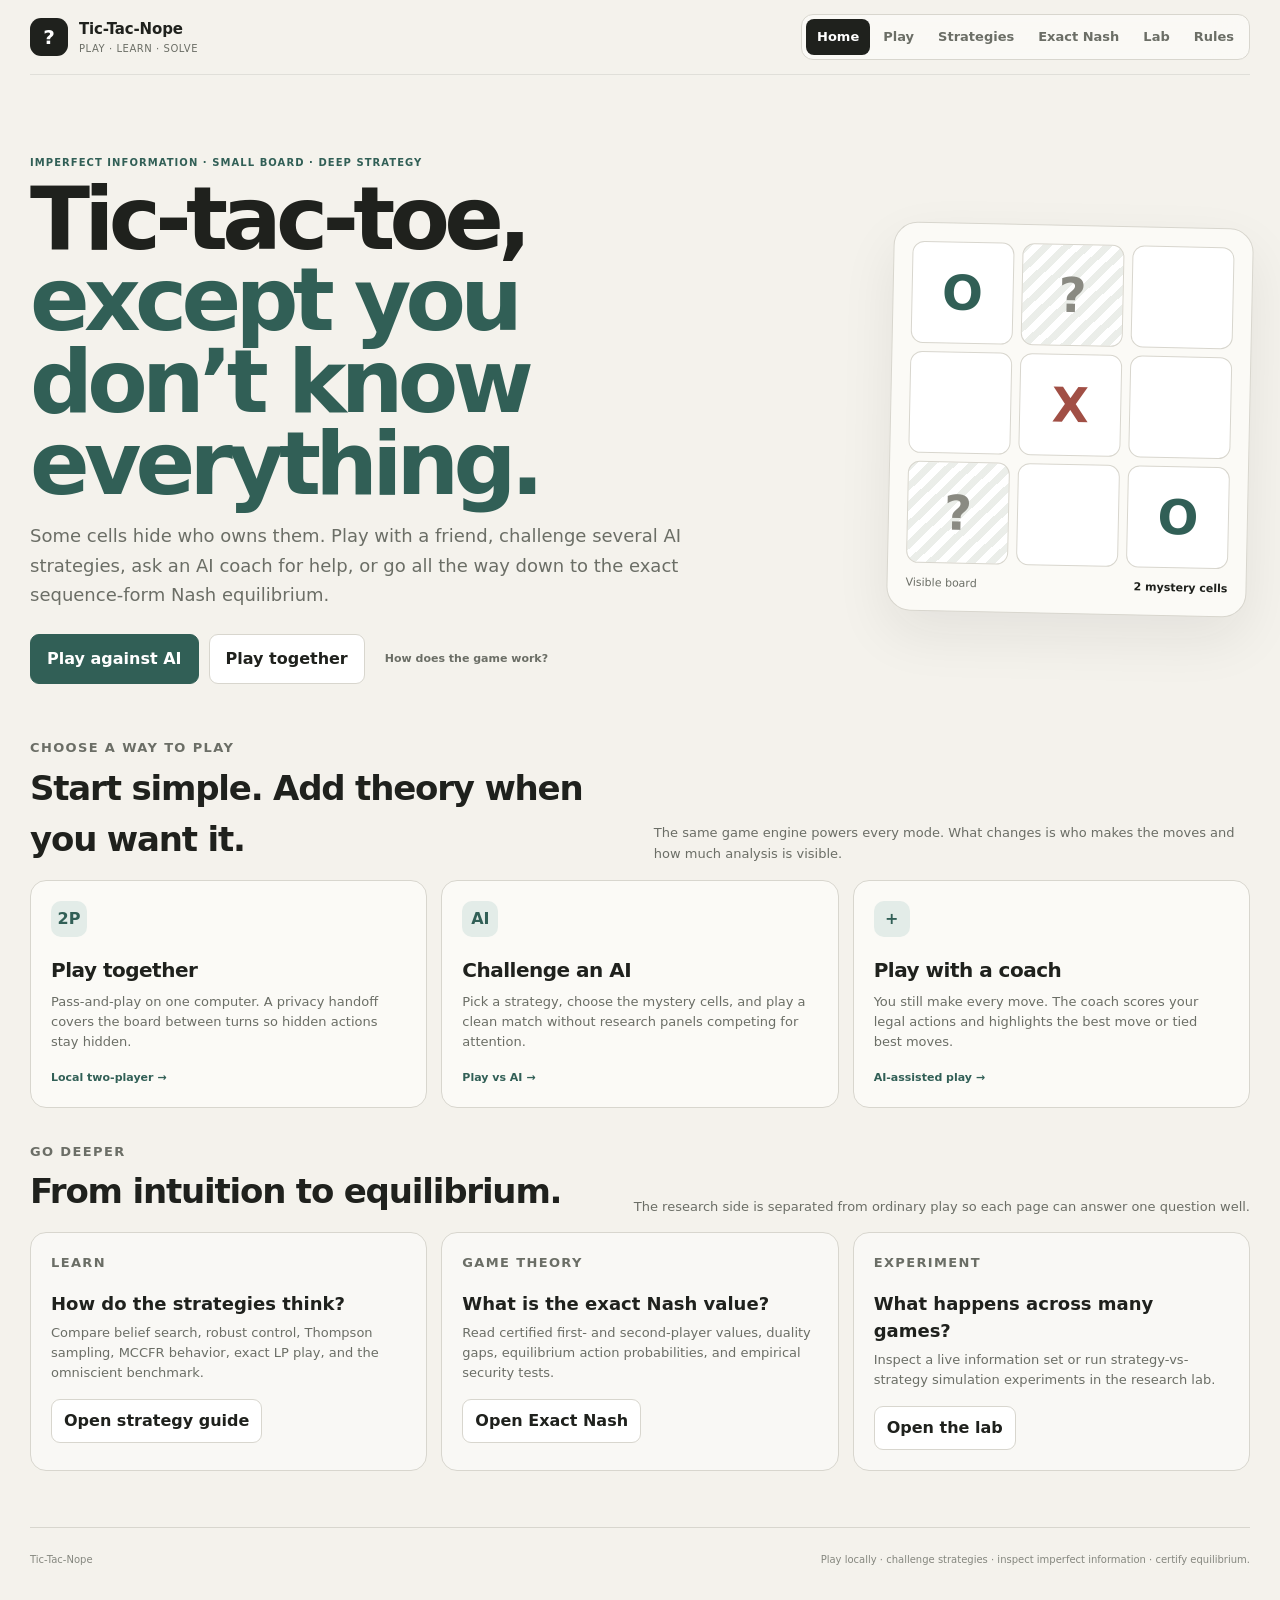
==== commit 1a50610e: "Remove deeper analysis from AI coach" ====
--- a/web/index.html
+++ b/web/index.html
@@ -69,7 +69,7 @@
           </button>
           <button class="journey-card" data-start-mode="coach">
             <span class="journey-icon">+</span><h3>Play with a coach</h3>
-            <p>You still make every move. The coach scores your legal actions and can open deeper information-state and forecast views.</p><small>AI-assisted play →</small>
+            <p>You still make every move. The coach scores your legal actions and highlights the best move or tied best moves.</p><small>AI-assisted play →</small>
           </button>
         </div>
 
@@ -93,7 +93,7 @@
         <div id="play-mode-grid" class="play-mode-grid" role="group" aria-label="Play mode">
           <button class="play-mode-card" data-play-mode="local"><span>2P</span><div><strong>Local two-player</strong><small>Privacy handoff between turns</small></div></button>
           <button class="play-mode-card active" data-play-mode="ai"><span>AI</span><div><strong>Play vs AI</strong><small>Clean game view</small></div></button>
-          <button class="play-mode-card" data-play-mode="coach"><span>+</span><div><strong>AI + Coach</strong><small>Move scores and optional deep analysis</small></div></button>
+          <button class="play-mode-card" data-play-mode="coach"><span>+</span><div><strong>AI + Coach</strong><small>Move scores and recommendations</small></div></button>
         </div>
 
         <div id="ai-play-shell">
@@ -122,7 +122,7 @@
           </div>
 
           <div id="coach-shell" class="coach-shell" hidden>
-            <div class="coach-intro"><div><p class="kicker">AI COACH</p><h2>Decision support without taking the move away from you.</h2><p>Choose which strategy should advise you. The board below scores every legal action from your current information set.</p></div><button id="coach-advanced-toggle" class="secondary-btn">Show deeper analysis</button></div>
+            <div class="coach-intro"><div><p class="kicker">AI COACH</p><h2>Decision support without taking the move away from you.</h2><p>Choose which strategy should advise you. The board below scores every legal action from your current information set.</p></div></div>
             <section class="panel combined-map-panel">
               <div class="panel-heading decision-map-heading">
                 <div><p class="kicker">COACH RECOMMENDATION</p><h2>Compare your legal moves</h2></div>
@@ -132,18 +132,13 @@
               <div id="combined-value-map" class="combined-value-map" aria-label="Strategy-specific action scores"></div>
             </section>
 
-            <section class="panel play-analysis-panel coach-advanced" hidden>
-              <div class="panel-heading"><div><p class="kicker">INFORMATION-STATE VIEW</p><h2>Histories that still fit what you know</h2></div><span id="play-world-prob" class="pill">100% equal-weight each</span></div>
-              <p class="muted">Each board is compatible with your observations. Strategy-specific values are shown without exposing the true hidden board.</p>
-              <div id="play-info-states" class="info-state-grid"></div>
-            </section>
-
-            <section class="panel timeline-panel coach-advanced" hidden>
-              <div class="panel-heading"><div><p class="kicker">MATCH TIMELINE</p><h2>How the forecast changed as information arrived</h2></div><span id="timeline-strategy-label" class="pill">selected strategy forecast</span></div>
-              <p class="muted">Forecasts are Monte Carlo estimates under the selected strategies, not equilibrium certificates.</p>
-              <div id="confidence-timeline" class="confidence-timeline"></div>
-              <div id="truth-reveal" class="truth-reveal" hidden></div>
-            </section>
+            <div hidden aria-hidden="true">
+              <span id="play-world-prob"></span>
+              <div id="play-info-states"></div>
+              <span id="timeline-strategy-label"></span>
+              <div id="confidence-timeline"></div>
+              <div id="truth-reveal" hidden></div>
+            </div>
           </div>
         </div>
 
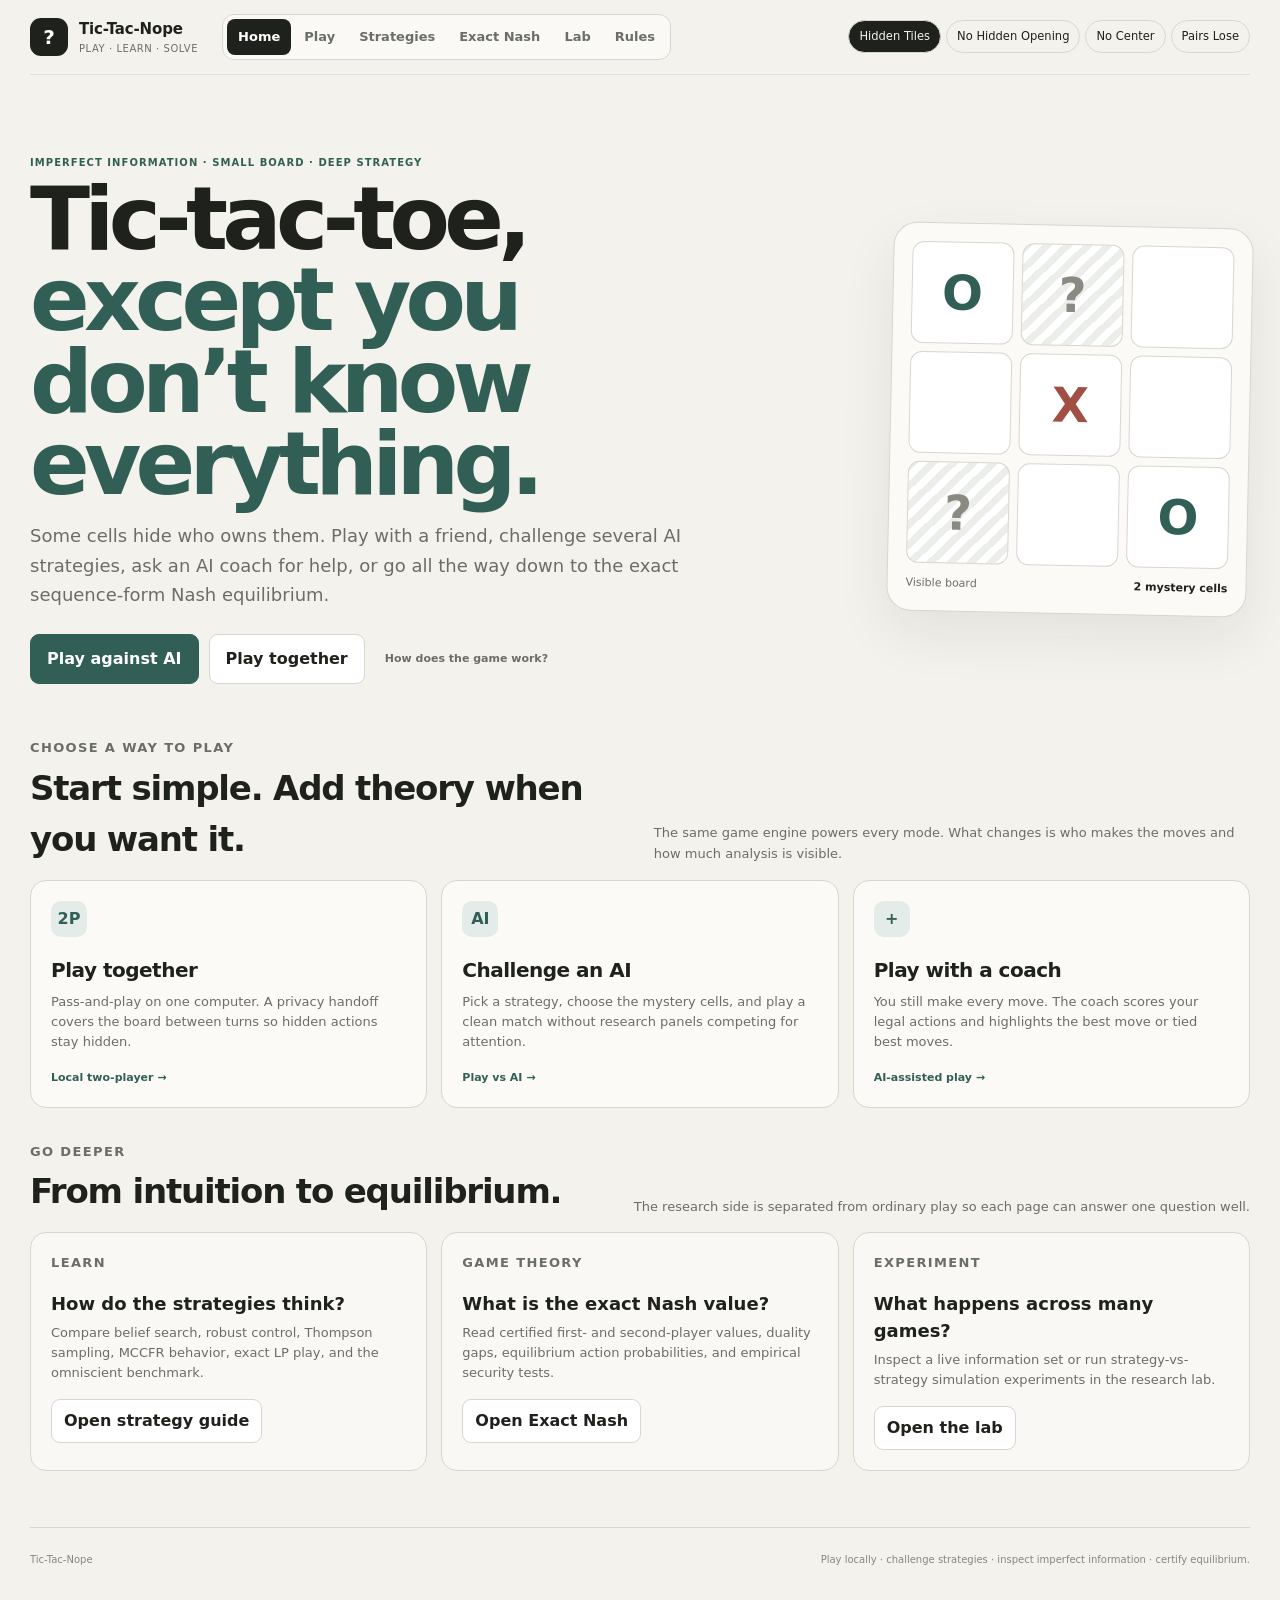
==== commit 5ae58088: "Added variants" ====
--- a/web/index.html
+++ b/web/index.html
@@ -29,6 +29,12 @@
         <button class="nav-btn" data-page="analysis" data-nav-group="research">Lab</button>
         <button class="nav-btn" data-page="rules">Rules</button>
       </nav>
+      <div class="variant-nav" role="group" aria-label="Game variant">
+        <button class="variant-btn active" data-variant="standard">Hidden Tiles</button>
+        <button class="variant-btn" data-variant="no-hidden-opening">No Hidden Opening</button>
+        <button class="variant-btn" data-variant="no-center-ring">No Center</button>
+        <button class="variant-btn" data-variant="no-center-ring-pair-loss">Pairs Lose</button>
+      </div>
     </header>
 
     <main>
@@ -99,7 +105,9 @@
         <div id="ai-play-shell">
           <div class="play-layout theory-play-layout">
             <aside class="panel setup-panel">
-              <div class="panel-heading"><div><p class="kicker">GAME SETUP</p><h2>Configure the match</h2></div><span id="hidden-count-badge" class="pill">2 hidden</span></div>
+              <div class="panel-heading"><div><p class="kicker">GAME SETUP</p><h2 id="variant-title">Configure the match</h2></div><span id="hidden-count-badge" class="pill">2 hidden</span></div>
+              <label class="field-label" for="variant-select">Game variant</label>
+              <select id="variant-select" class="strategy-select"></select>
               <label class="field-label" for="ai-strategy">AI opponent</label>
               <select id="ai-strategy" class="strategy-select"></select>
               <div class="field-label row-label"><span>Turn order</span><small>you are O</small></div>
--- a/web/site-refresh.css
+++ b/web/site-refresh.css
@@ -128,3 +128,10 @@
   .home-actions{display:grid}.home-actions>*{width:100%}.section-heading{align-items:flex-start;flex-direction:column}.panel{padding:17px}.nash-value-grid{grid-template-columns:1fr!important}.research-tabs{width:100%}.research-tabs button{flex:1}.sync-picker{grid-template-columns:repeat(3,1fr)}
 }
 @media(prefers-reduced-motion:reduce){html{scroll-behavior:auto}*,*::before,*::after{animation-duration:.01ms!important;animation-iteration-count:1!important;transition-duration:.01ms!important}}
+/* Multi-variant game navigation and unavailable no-center cells. */
+.variant-nav{display:flex;gap:5px;align-items:center;flex-wrap:wrap;margin-left:auto}
+.variant-btn{border:1px solid var(--line,#d8d1c4);border-radius:999px;padding:7px 10px;background:transparent;color:inherit;font:inherit;font-size:.72rem;cursor:pointer;white-space:nowrap}
+.variant-btn.active{background:var(--ink,#171717);color:var(--bg,#fff)}
+.cell.unavailable,.picker-cell.unavailable{background:repeating-linear-gradient(135deg,rgba(0,0,0,.08) 0 5px,transparent 5px 10px);color:var(--muted,#777);opacity:.55;cursor:not-allowed}
+.cell.unavailable{pointer-events:none}
+@media(max-width:1100px){.variant-nav{width:100%;margin:8px 0 0}.topbar{flex-wrap:wrap}}
